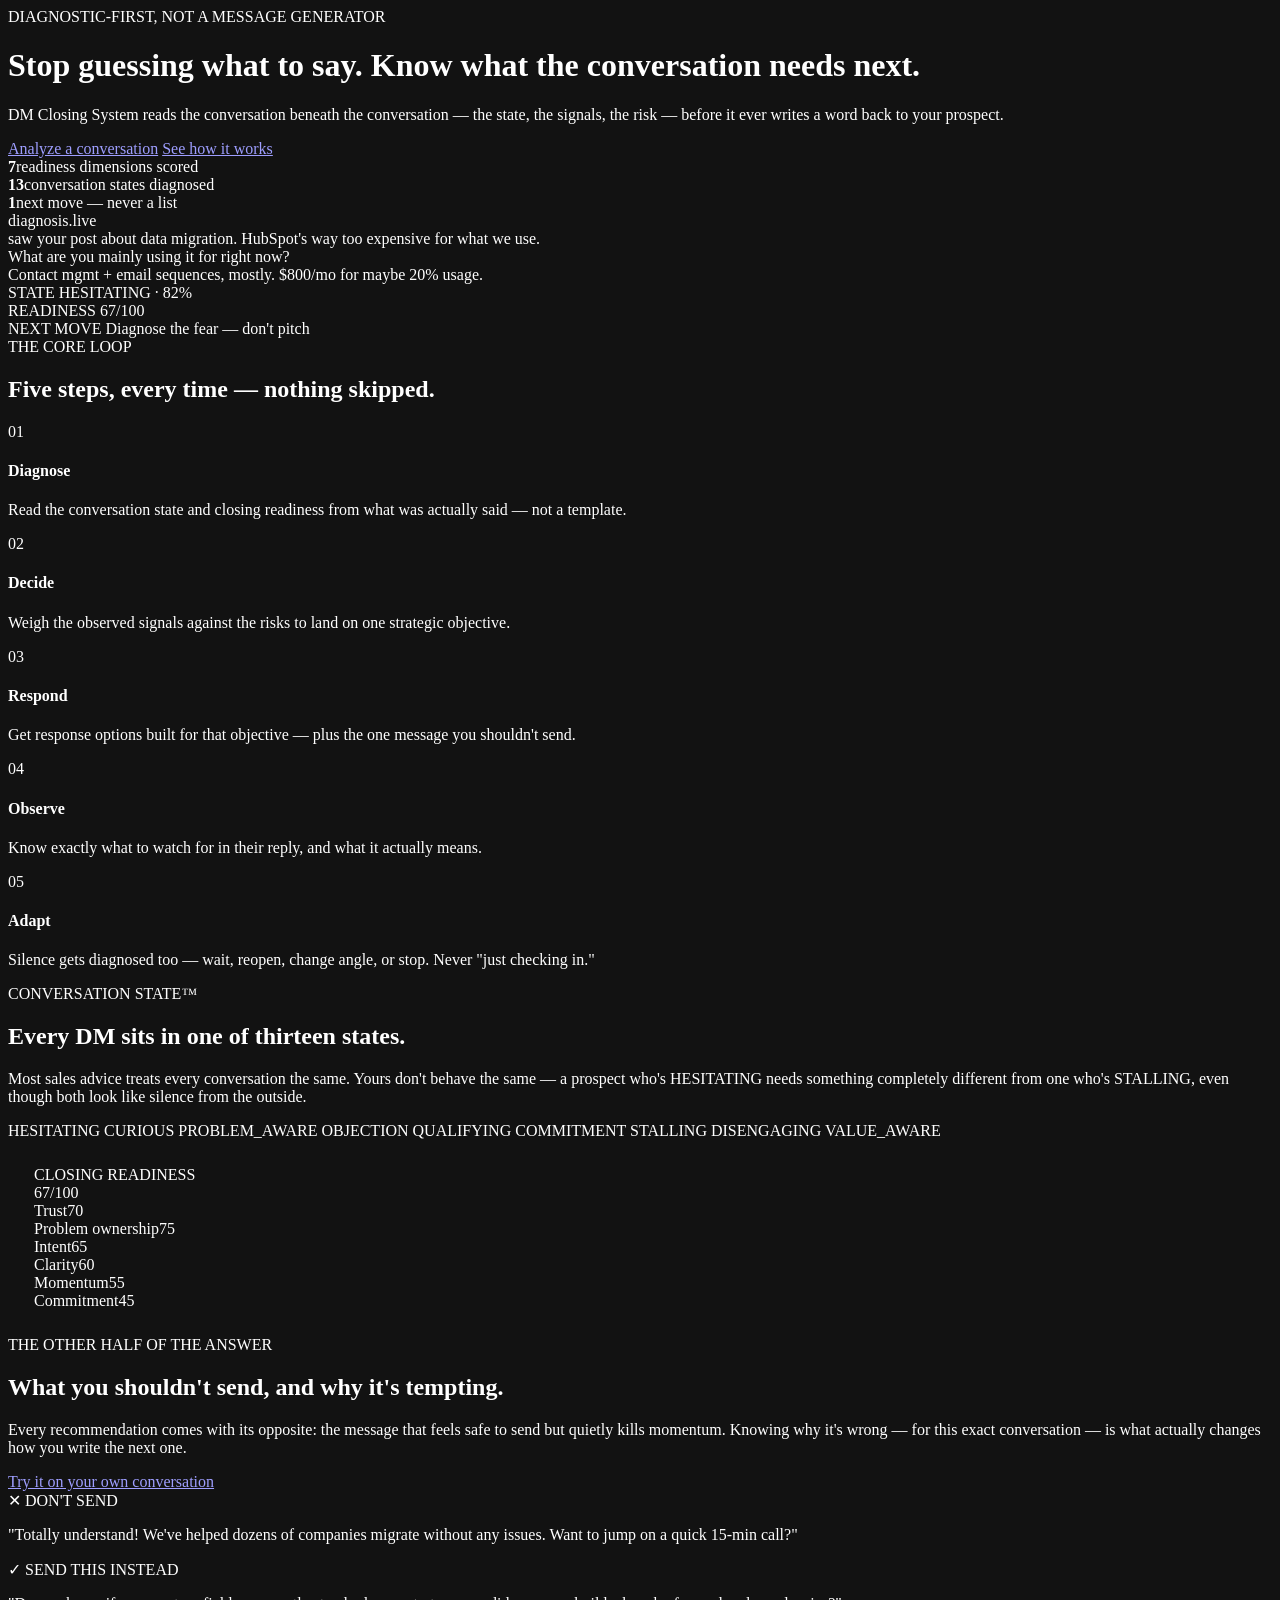
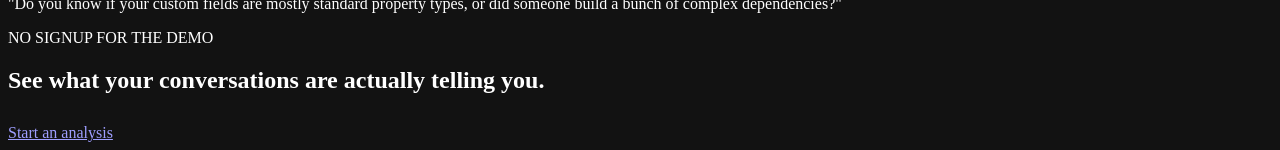
==== index.html @ 11f5574f "Add files via upload" ====
<!DOCTYPE html>
<html lang="en">
<head>
<meta charset="UTF-8">
<meta name="viewport" content="width=device-width, initial-scale=1.0">
<title>DM Closing System™ — Know what the conversation needs next</title>
<meta name="description" content="A diagnostic-first conversation intelligence system for sales DMs. Paste a conversation, get the situation, the one best next move, and exactly what not to send.">
<link rel="stylesheet" href="css/style.css">
<link rel="stylesheet" href="css/pages.css">
<meta name="theme-color" content="#080a0d"><meta name="color-scheme" content="dark"><link rel="icon" href="assets/mark.svg" type="image/svg+xml">
</head>
<body data-nav="Product">

<nav class="nav" id="site-nav"></nav>

<!-- ============================== HERO ============================== -->
<header class="hero">
  <div class="wrap hero__grid">
    <div>
      <div class="hero__kicker"><span class="dash"></span> DIAGNOSTIC-FIRST, NOT A MESSAGE GENERATOR</div>
      <h1>Stop guessing what to say.
        <span class="line2">Know what the conversation needs next.</span>
      </h1>
      <p class="lede mt-24">DM Closing System reads the conversation beneath the conversation — the state, the signals, the risk — before it ever writes a word back to your prospect.</p>
      <div class="hero__actions">
        <a href="analyze.html" class="btn btn--primary btn--lg">Analyze a conversation</a>
        <a href="#how" class="btn btn--ghost btn--lg">See how it works</a>
      </div>
      <div class="hero__meta">
        <div><strong>7</strong>readiness dimensions scored</div>
        <div><strong>13</strong>conversation states diagnosed</div>
        <div><strong>1</strong>next move — never a list</div>
      </div>
    </div>

    <!-- Live diagnostic mock — the hero's characteristic object -->
    <div class="diag">
      <div class="diag__bar">
        <span class="diag__dot" style="background:#e8586a"></span>
        <span class="diag__dot" style="background:#e8a545"></span>
        <span class="diag__dot" style="background:#22c98a"></span>
        <span>diagnosis.live</span>
      </div>
      <div class="diag__body">
        <div class="thread">
          <div class="bub bub--them">saw your post about data migration. HubSpot's way too expensive for what we use.</div>
          <div class="bub bub--me">What are you mainly using it for right now?</div>
          <div class="bub bub--them">Contact mgmt + email sequences, mostly. $800/mo for maybe 20% usage.</div>
        </div>
        <div class="readout">
          <div class="readout__row">
            <span class="readout__label">STATE</span>
            <span class="badge badge--accent badge--dot mono">HESITATING · 82%</span>
          </div>
          <div class="readout__row">
            <span class="readout__label mono" style="white-space:nowrap">READINESS</span>
            <span class="meter"><span style="width:67%"></span></span>
            <span class="readout__val">67/100</span>
          </div>
          <div class="readout__row">
            <span class="readout__label mono" style="white-space:nowrap">NEXT MOVE</span>
            <span class="readout__val" style="text-align:right">Diagnose the fear — don't pitch</span>
          </div>
        </div>
      </div>
    </div>
  </div>
</header>

<!-- ============================== HOW IT WORKS ============================== -->
<section class="section--tight" id="how">
  <div class="wrap">
    <span class="eyebrow">THE CORE LOOP</span>
    <h2 class="mt-12">Five steps, every time — nothing skipped.</h2>
    <div class="loop">
      <div class="loop__step">
        <span class="loop__idx">01</span>
        <h4>Diagnose</h4>
        <p>Read the conversation state and closing readiness from what was actually said — not a template.</p>
      </div>
      <div class="loop__step">
        <span class="loop__idx">02</span>
        <h4>Decide</h4>
        <p>Weigh the observed signals against the risks to land on one strategic objective.</p>
      </div>
      <div class="loop__step">
        <span class="loop__idx">03</span>
        <h4>Respond</h4>
        <p>Get response options built for that objective — plus the one message you shouldn't send.</p>
      </div>
      <div class="loop__step">
        <span class="loop__idx">04</span>
        <h4>Observe</h4>
        <p>Know exactly what to watch for in their reply, and what it actually means.</p>
      </div>
      <div class="loop__step">
        <span class="loop__idx">05</span>
        <h4>Adapt</h4>
        <p>Silence gets diagnosed too — wait, reopen, change angle, or stop. Never "just checking in."</p>
      </div>
    </div>
  </div>
</section>

<!-- ============================== CONVERSATION STATE EXPLAINER ============================== -->
<section class="section">
  <div class="wrap grid-2" style="align-items:center;">
    <div>
      <span class="eyebrow">CONVERSATION STATE™</span>
      <h2 class="mt-12">Every DM sits in one of thirteen states.</h2>
      <p class="mt-16">Most sales advice treats every conversation the same. Yours don't behave the same — a prospect who's <em style="color:var(--fg); font-style:normal;">HESITATING</em> needs something completely different from one who's <em style="color:var(--fg); font-style:normal;">STALLING</em>, even though both look like silence from the outside.</p>
      <div class="states">
        <span class="state-chip is-live">HESITATING</span>
        <span class="state-chip">CURIOUS</span>
        <span class="state-chip">PROBLEM_AWARE</span>
        <span class="state-chip">OBJECTION</span>
        <span class="state-chip">QUALIFYING</span>
        <span class="state-chip">COMMITMENT</span>
        <span class="state-chip">STALLING</span>
        <span class="state-chip">DISENGAGING</span>
        <span class="state-chip">VALUE_AWARE</span>
      </div>
    </div>
    <div class="card readiness-card" style="padding:26px;">
      <div class="readiness-head">
        <span class="eyebrow" style="color:var(--fg-faint)">CLOSING READINESS</span>
        <div class="readiness-score">67<span>/100</span></div>
      </div>
      <div class="dims">
        <div class="dim-row"><span class="dname">Trust</span><span class="meter"><span style="width:70%"></span></span><span class="dval">70</span></div>
        <div class="dim-row"><span class="dname">Problem ownership</span><span class="meter"><span style="width:75%"></span></span><span class="dval">75</span></div>
        <div class="dim-row"><span class="dname">Intent</span><span class="meter"><span style="width:65%"></span></span><span class="dval">65</span></div>
        <div class="dim-row"><span class="dname">Clarity</span><span class="meter"><span style="width:60%"></span></span><span class="dval">60</span></div>
        <div class="dim-row"><span class="dname">Momentum</span><span class="meter"><span style="width:55%"></span></span><span class="dval">55</span></div>
        <div class="dim-row"><span class="dname">Commitment</span><span class="meter"><span style="width:45%"></span></span><span class="dval">45</span></div>
      </div>
    </div>
  </div>
</section>

<!-- ============================== DON'T SEND ============================== -->
<section class="section--tight">
  <div class="wrap grid-2" style="align-items:center;">
    <div>
      <span class="eyebrow">THE OTHER HALF OF THE ANSWER</span>
      <h2 class="mt-12">What you shouldn't send, and why it's tempting.</h2>
      <p class="mt-16">Every recommendation comes with its opposite: the message that feels safe to send but quietly kills momentum. Knowing why it's wrong — for this exact conversation — is what actually changes how you write the next one.</p>
      <a href="analyze.html" class="btn btn--ghost mt-24">Try it on your own conversation</a>
    </div>
    <div class="card dontsend-demo">
      <div class="dontsend-demo__bad">
        <span class="tag">✕ DON'T SEND</span>
        <p class="msg">"Totally understand! We've helped dozens of companies migrate without any issues. Want to jump on a quick 15-min call?"</p>
      </div>
      <div class="dontsend-demo__good">
        <span class="tag">✓ SEND THIS INSTEAD</span>
        <p class="msg">"Do you know if your custom fields are mostly standard property types, or did someone build a bunch of complex dependencies?"</p>
      </div>
    </div>
  </div>
</section>

<!-- ============================== FINAL CTA ============================== -->
<section class="cta-final">
  <div class="wrap">
    <span class="eyebrow">NO SIGNUP FOR THE DEMO</span>
    <h2 class="mt-12">See what your conversations are actually telling you.</h2>
    <div class="hero__actions center" style="justify-content:center; margin-top:30px;">
      <a href="analyze.html" class="btn btn--primary btn--lg">Start an analysis</a>
    </div>
  </div>
</section>

<footer class="footer" id="site-footer"></footer>

<script src="js/partials.js"></script>
</body>
</html>
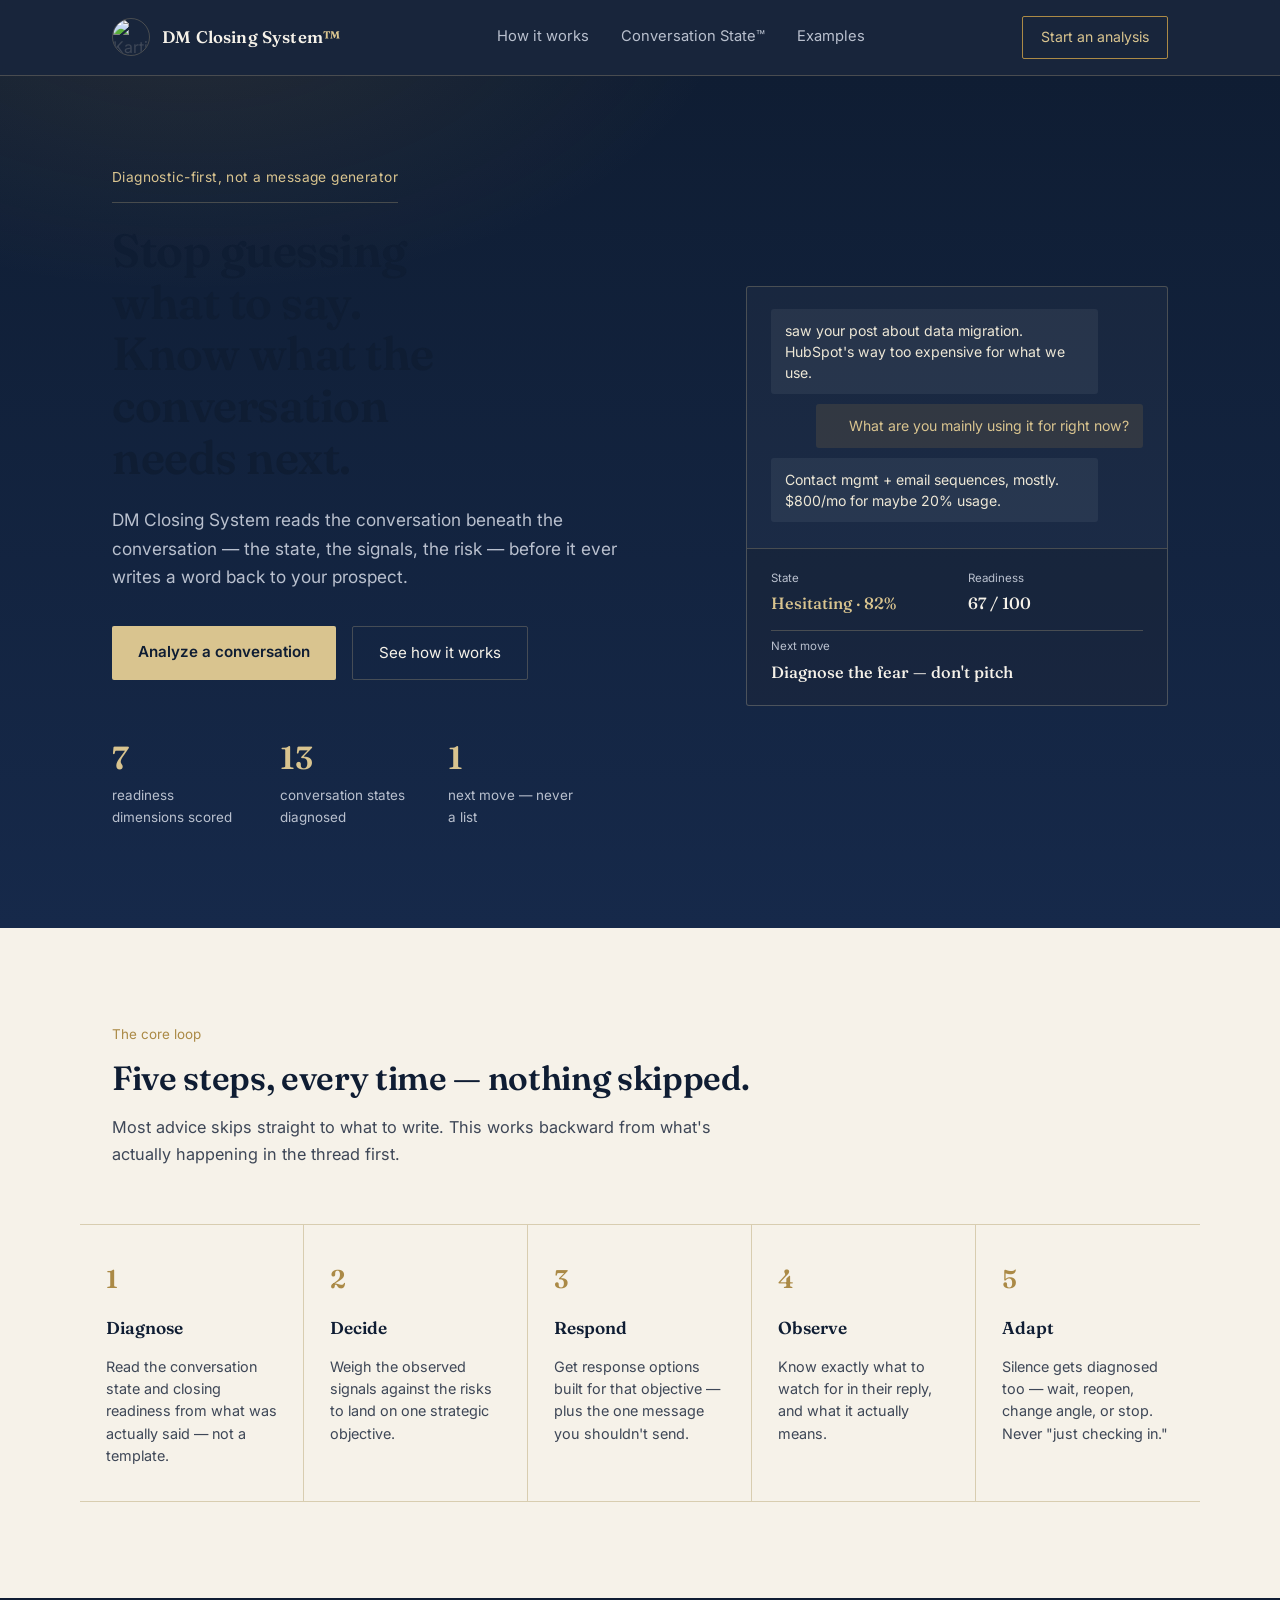
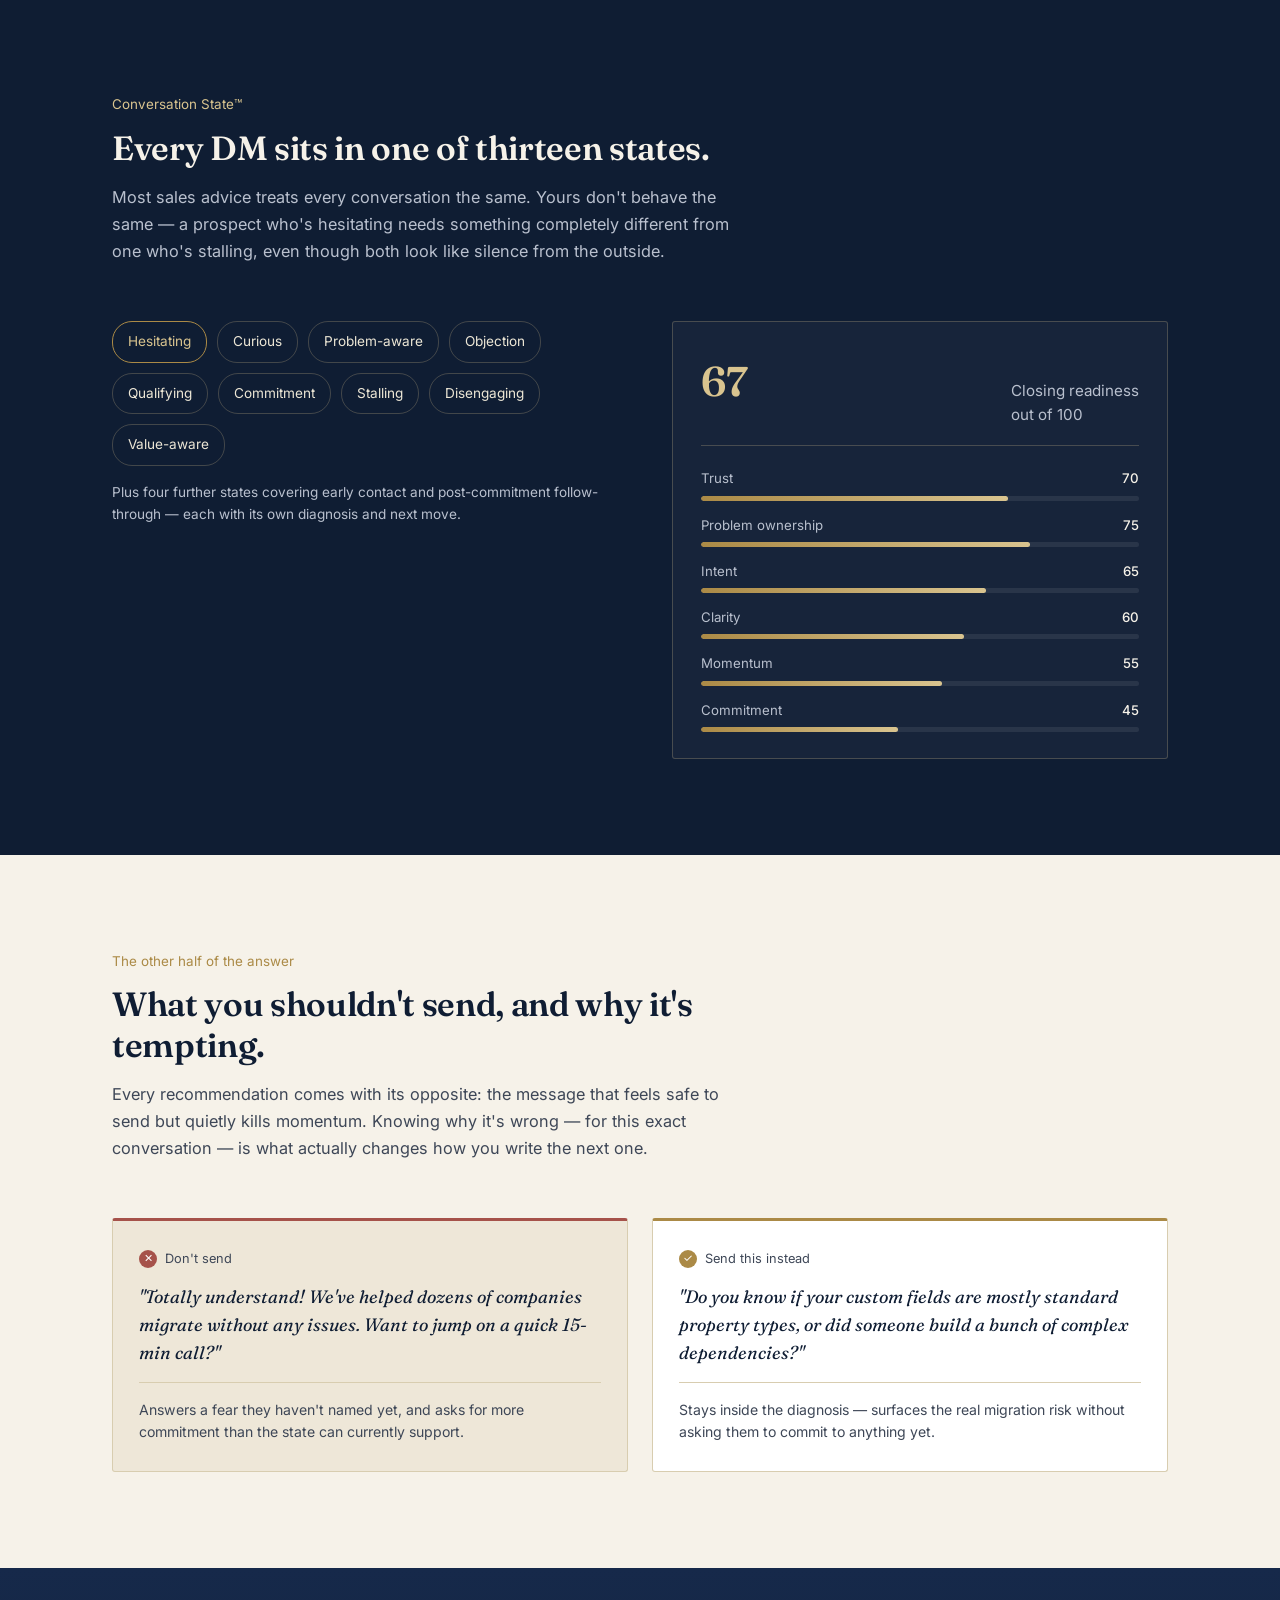
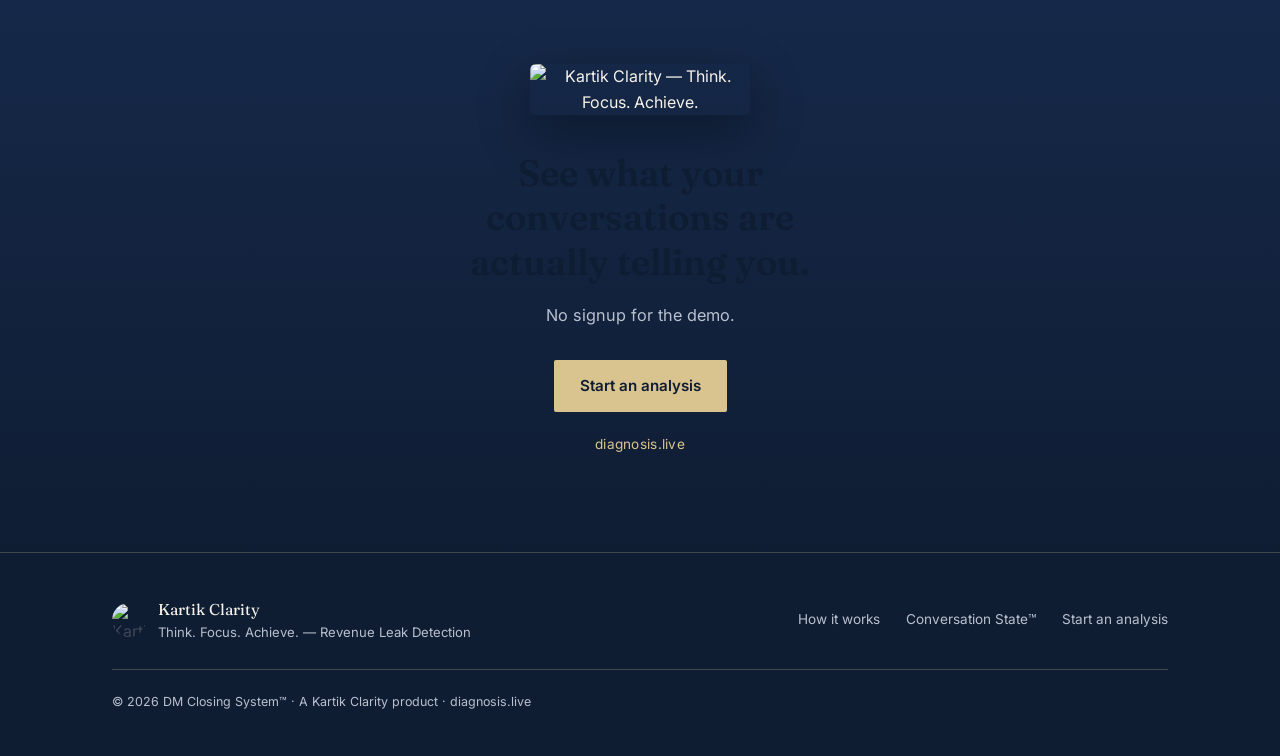
==== commit 71b303d2: "Add files via upload" ====
--- a/index.html
+++ b/index.html
@@ -4,175 +4,435 @@
 <meta charset="UTF-8">
 <meta name="viewport" content="width=device-width, initial-scale=1.0">
 <title>DM Closing System™ — Know what the conversation needs next</title>
-<meta name="description" content="A diagnostic-first conversation intelligence system for sales DMs. Paste a conversation, get the situation, the one best next move, and exactly what not to send.">
-<link rel="stylesheet" href="css/style.css">
-<link rel="stylesheet" href="css/pages.css">
-<meta name="theme-color" content="#080a0d"><meta name="color-scheme" content="dark"><link rel="icon" href="assets/mark.svg" type="image/svg+xml">
+<link rel="preconnect" href="https://fonts.googleapis.com">
+<link rel="preconnect" href="https://fonts.gstatic.com" crossorigin>
+<link href="https://fonts.googleapis.com/css2?family=Fraunces:opsz,wght@9..144,400;9..144,500;9..144,600;9..144,700&family=Inter:wght@400;500;600&display=swap" rel="stylesheet">
+<link rel="icon" href="assets/logo-circle.jpg">
+<style>
+  :root{
+    --ink:#0F1D33;
+    --ink-2:#16294A;
+    --blue:#1E3A66;
+    --brass:#AB8A46;
+    --brass-light:#D9C48F;
+    --parchment:#F6F2E9;
+    --parchment-2:#EEE7D8;
+    --line:#D8CDB0;
+    --line-dark:rgba(217,196,143,0.25);
+    --slate:#3E4757;
+    --cream-text:#EDE7D6;
+    --cream-text-dim:#B9C0CE;
+  }
+  *{box-sizing:border-box;}
+  html{scroll-behavior:smooth;}
+  body{
+    margin:0;
+    background:var(--parchment);
+    color:var(--slate);
+    font-family:'Inter',sans-serif;
+    font-size:16px;
+    line-height:1.6;
+  }
+  h1,h2,h3,.serif{
+    font-family:'Fraunces',serif;
+    font-weight:600;
+    color:var(--ink);
+    margin:0;
+  }
+  .dark h1,.dark h2,.dark h3{color:var(--parchment);}
+  p{margin:0;}
+  a{color:inherit;text-decoration:none;}
+  img{display:block;max-width:100%;}
+  .wrap{max-width:1120px;margin:0 auto;padding:0 32px;}
+  section{padding:96px 0;}
+  @media(max-width:640px){section{padding:64px 0;} .wrap{padding:0 22px;}}
+
+  /* ---------- nav ---------- */
+  header.site-nav{
+    position:sticky; top:0; z-index:50;
+    background:rgba(15,29,51,0.96);
+    backdrop-filter:blur(6px);
+    border-bottom:1px solid var(--line-dark);
+  }
+  .nav-inner{
+    max-width:1120px;margin:0 auto;padding:16px 32px;
+    display:flex;align-items:center;justify-content:space-between;
+  }
+  .brand{display:flex;align-items:center;gap:12px;}
+  .brand img{width:38px;height:38px;border-radius:50%;object-fit:cover;border:1px solid var(--line-dark);}
+  .brand span{font-family:'Fraunces',serif;font-weight:600;font-size:1.05rem;color:var(--parchment);letter-spacing:0.01em;}
+  .brand span em{font-style:normal;color:var(--brass-light);}
+  nav.links{display:flex;gap:32px;}
+  nav.links a{color:var(--cream-text-dim);font-size:0.92rem;transition:color .2s;}
+  nav.links a:hover{color:var(--brass-light);}
+  .nav-cta{
+    border:1px solid var(--brass);color:var(--brass-light);
+    padding:9px 18px;border-radius:2px;font-size:0.88rem;white-space:nowrap;
+    transition:background .2s, color .2s;
+  }
+  .nav-cta:hover{background:var(--brass);color:var(--ink);}
+  @media(max-width:800px){nav.links{display:none;}}
+
+  /* ---------- hero ---------- */
+  .hero{
+    background:
+      radial-gradient(ellipse 900px 500px at 15% -10%, rgba(171,138,70,0.14), transparent 60%),
+      linear-gradient(180deg,var(--ink) 0%, var(--ink-2) 100%);
+    color:var(--parchment);
+    padding:88px 0 100px;
+  }
+  .hero-grid{display:grid;grid-template-columns:1.15fr 0.85fr;gap:64px;align-items:center;}
+  @media(max-width:900px){.hero-grid{grid-template-columns:1fr;gap:48px;}}
+  .kicker{
+    color:var(--brass-light);font-size:0.86rem;letter-spacing:0.03em;
+    padding-bottom:14px;margin-bottom:22px;border-bottom:1px solid var(--line-dark);
+    display:inline-block;
+  }
+  .hero h1{font-size:2.9rem;line-height:1.12;letter-spacing:-0.01em;max-width:11.5ch;}
+  @media(max-width:640px){.hero h1{font-size:2.1rem;}}
+  .hero p.lede{
+    margin-top:22px;color:var(--cream-text-dim);font-size:1.08rem;max-width:46ch;line-height:1.65;
+  }
+  .cta-row{display:flex;gap:16px;margin-top:34px;flex-wrap:wrap;}
+  .btn-primary{
+    background:var(--brass-light);color:var(--ink);padding:14px 26px;
+    font-size:0.95rem;font-weight:600;border-radius:2px;
+    transition:background .2s;
+  }
+  .btn-primary:hover{background:#fff;}
+  .btn-ghost{
+    border:1px solid var(--line-dark);color:var(--parchment);padding:14px 26px;
+    font-size:0.95rem;border-radius:2px;transition:border-color .2s, background .2s;
+  }
+  .btn-ghost:hover{border-color:var(--brass-light);background:rgba(255,255,255,0.03);}
+  .stat-row{display:flex;gap:40px;margin-top:52px;flex-wrap:wrap;}
+  .stat-row .num{font-family:'Fraunces',serif;font-size:2rem;color:var(--brass-light);font-weight:600;}
+  .stat-row .lbl{font-size:0.84rem;color:var(--cream-text-dim);margin-top:2px;max-width:16ch;}
+
+  /* hero demo panel */
+  .demo-card{
+    background:rgba(255,255,255,0.035);
+    border:1px solid var(--line-dark);
+    border-radius:3px;
+    overflow:hidden;
+  }
+  .demo-card .thread{padding:22px 24px 16px;}
+  .bubble{
+    font-size:0.88rem;padding:11px 14px;border-radius:3px;margin-bottom:10px;max-width:88%;line-height:1.5;
+  }
+  .bubble.them{background:rgba(255,255,255,0.06);color:var(--cream-text);}
+  .bubble.you{background:rgba(171,138,70,0.16);color:var(--brass-light);margin-left:auto;text-align:right;}
+  .demo-card .diagnosis{
+    border-top:1px solid var(--line-dark);
+    background:rgba(0,0,0,0.15);
+    padding:20px 24px;
+    display:grid;grid-template-columns:1fr 1fr;gap:14px 22px;
+  }
+  .diag-item .k{font-size:0.72rem;color:var(--cream-text-dim);margin-bottom:3px;}
+  .diag-item .v{font-family:'Fraunces',serif;color:var(--parchment);font-size:1.02rem;font-weight:500;}
+  .diag-item.full{grid-column:1/-1;padding-top:6px;border-top:1px solid var(--line-dark);}
+  .diag-item .v.state{color:var(--brass-light);}
+
+  /* ---------- section headers ---------- */
+  .section-head{max-width:640px;margin-bottom:56px;}
+  .section-head .eyebrow{
+    font-size:0.84rem;color:var(--brass);margin-bottom:12px;display:block;
+  }
+  .dark .section-head .eyebrow{color:var(--brass-light);}
+  .section-head h2{font-size:2.1rem;line-height:1.2;letter-spacing:-0.01em;}
+  .section-head p{margin-top:16px;color:var(--slate);font-size:1.02rem;line-height:1.65;}
+  .dark .section-head p{color:var(--cream-text-dim);}
+
+  /* ---------- core loop ---------- */
+  .loop{
+    display:grid;grid-template-columns:repeat(5,1fr);gap:0;
+    border-top:1px solid var(--line);border-bottom:1px solid var(--line);
+  }
+  @media(max-width:900px){.loop{grid-template-columns:1fr;}}
+  .loop-step{
+    padding:34px 26px;border-right:1px solid var(--line);
+    display:flex;flex-direction:column;gap:14px;
+  }
+  .loop-step:last-child{border-right:none;}
+  @media(max-width:900px){.loop-step{border-right:none;border-bottom:1px solid var(--line);}
+    .loop-step:last-child{border-bottom:none;}}
+  .loop-step .n{font-family:'Fraunces',serif;font-size:1.6rem;color:var(--brass);font-weight:600;}
+  .loop-step h3{font-size:1.08rem;}
+  .loop-step p{font-size:0.9rem;color:var(--slate);line-height:1.55;}
+
+  /* ---------- states (dark) ---------- */
+  .states-section{
+    background:var(--ink);color:var(--parchment);
+  }
+  .states-layout{display:grid;grid-template-columns:1fr 1fr;gap:64px;align-items:start;}
+  @media(max-width:900px){.states-layout{grid-template-columns:1fr;gap:48px;}}
+  .state-pill-grid{display:flex;flex-wrap:wrap;gap:10px;}
+  .state-pill{
+    border:1px solid var(--line-dark);padding:9px 15px;border-radius:20px;
+    font-size:0.85rem;color:var(--cream-text);
+  }
+  .state-pill.hot{border-color:var(--brass);color:var(--brass-light);}
+  .more-note{margin-top:16px;font-size:0.85rem;color:var(--cream-text-dim);}
+
+  .readiness-panel{background:rgba(255,255,255,0.035);border:1px solid var(--line-dark);border-radius:3px;padding:26px 28px;}
+  .readiness-top{display:flex;justify-content:space-between;align-items:baseline;margin-bottom:22px;padding-bottom:18px;border-bottom:1px solid var(--line-dark);}
+  .readiness-top .big{font-family:'Fraunces',serif;font-size:2.6rem;color:var(--brass-light);font-weight:600;}
+  .readiness-top .of{font-size:0.95rem;color:var(--cream-text-dim);}
+  .bar-row{margin-bottom:14px;}
+  .bar-row:last-child{margin-bottom:0;}
+  .bar-label{display:flex;justify-content:space-between;font-size:0.83rem;color:var(--cream-text-dim);margin-bottom:6px;}
+  .bar-label b{color:var(--parchment);font-weight:500;}
+  .bar-track{height:5px;background:rgba(255,255,255,0.08);border-radius:3px;overflow:hidden;}
+  .bar-fill{height:100%;background:linear-gradient(90deg,var(--brass),var(--brass-light));border-radius:3px;}
+
+  /* ---------- comparison ---------- */
+  .compare{display:grid;grid-template-columns:1fr 1fr;gap:24px;}
+  @media(max-width:760px){.compare{grid-template-columns:1fr;}}
+  .compare-card{border:1px solid var(--line);border-radius:3px;padding:28px 26px;background:var(--parchment-2);}
+  .compare-card.no{border-top:3px solid #A6524A;}
+  .compare-card.yes{border-top:3px solid var(--brass);background:#fff;}
+  .compare-tag{font-size:0.8rem;margin-bottom:14px;display:flex;align-items:center;gap:8px;}
+  .compare-tag .mark{width:18px;height:18px;border-radius:50%;display:inline-flex;align-items:center;justify-content:center;font-size:0.7rem;color:#fff;}
+  .compare-card.no .mark{background:#A6524A;}
+  .compare-card.yes .mark{background:var(--brass);}
+  .compare-quote{font-family:'Fraunces',serif;font-size:1.12rem;font-style:italic;color:var(--ink);line-height:1.55;}
+  .compare-why{margin-top:16px;font-size:0.88rem;color:var(--slate);line-height:1.55;padding-top:16px;border-top:1px solid var(--line);}
+
+  /* ---------- final cta ---------- */
+  .final-cta{
+    background:linear-gradient(180deg,var(--ink-2), var(--ink));
+    color:var(--parchment);text-align:center;
+  }
+  .final-cta .logo-band img{width:220px;margin:0 auto 36px;border-radius:6px;box-shadow:0 18px 50px rgba(0,0,0,0.35);}
+  .final-cta h2{font-size:2.3rem;max-width:16ch;margin:0 auto;line-height:1.2;}
+  .final-cta p{margin-top:18px;color:var(--cream-text-dim);font-size:1.02rem;}
+  .final-cta .cta-row{justify-content:center;margin-top:32px;}
+  .final-cta .domain{margin-top:22px;font-size:0.85rem;color:var(--brass-light);letter-spacing:0.02em;}
+
+  /* ---------- footer ---------- */
+  footer{background:var(--ink);border-top:1px solid var(--line-dark);padding:44px 0;}
+  .footer-inner{display:flex;justify-content:space-between;align-items:center;flex-wrap:wrap;gap:20px;}
+  .footer-brand{display:flex;align-items:center;gap:12px;}
+  .footer-brand img{width:34px;height:34px;border-radius:50%;object-fit:cover;}
+  .footer-brand .tag{font-size:0.82rem;color:var(--cream-text-dim);}
+  .footer-links{display:flex;gap:26px;font-size:0.85rem;color:var(--cream-text-dim);}
+  .footer-links a:hover{color:var(--brass-light);}
+  .footer-copy{margin-top:26px;padding-top:22px;border-top:1px solid var(--line-dark);font-size:0.78rem;color:var(--cream-text-dim);}
+</style>
 </head>
-<body data-nav="Product">
-
-<nav class="nav" id="site-nav"></nav>
-
-<!-- ============================== HERO ============================== -->
-<header class="hero">
-  <div class="wrap hero__grid">
-    <div>
-      <div class="hero__kicker"><span class="dash"></span> DIAGNOSTIC-FIRST, NOT A MESSAGE GENERATOR</div>
-      <h1>Stop guessing what to say.
-        <span class="line2">Know what the conversation needs next.</span>
-      </h1>
-      <p class="lede mt-24">DM Closing System reads the conversation beneath the conversation — the state, the signals, the risk — before it ever writes a word back to your prospect.</p>
-      <div class="hero__actions">
-        <a href="analyze.html" class="btn btn--primary btn--lg">Analyze a conversation</a>
-        <a href="#how" class="btn btn--ghost btn--lg">See how it works</a>
-      </div>
-      <div class="hero__meta">
-        <div><strong>7</strong>readiness dimensions scored</div>
-        <div><strong>13</strong>conversation states diagnosed</div>
-        <div><strong>1</strong>next move — never a list</div>
-      </div>
-    </div>
-
-    <!-- Live diagnostic mock — the hero's characteristic object -->
-    <div class="diag">
-      <div class="diag__bar">
-        <span class="diag__dot" style="background:#e8586a"></span>
-        <span class="diag__dot" style="background:#e8a545"></span>
-        <span class="diag__dot" style="background:#22c98a"></span>
-        <span>diagnosis.live</span>
-      </div>
-      <div class="diag__body">
-        <div class="thread">
-          <div class="bub bub--them">saw your post about data migration. HubSpot's way too expensive for what we use.</div>
-          <div class="bub bub--me">What are you mainly using it for right now?</div>
-          <div class="bub bub--them">Contact mgmt + email sequences, mostly. $800/mo for maybe 20% usage.</div>
-        </div>
-        <div class="readout">
-          <div class="readout__row">
-            <span class="readout__label">STATE</span>
-            <span class="badge badge--accent badge--dot mono">HESITATING · 82%</span>
-          </div>
-          <div class="readout__row">
-            <span class="readout__label mono" style="white-space:nowrap">READINESS</span>
-            <span class="meter"><span style="width:67%"></span></span>
-            <span class="readout__val">67/100</span>
-          </div>
-          <div class="readout__row">
-            <span class="readout__label mono" style="white-space:nowrap">NEXT MOVE</span>
-            <span class="readout__val" style="text-align:right">Diagnose the fear — don't pitch</span>
-          </div>
-        </div>
-      </div>
-    </div>
+<body>
+
+<header class="site-nav">
+  <div class="nav-inner">
+    <a class="brand" href="#top">
+      <img src="assets/logo-circle.jpg" alt="Kartik Clarity">
+      <span>DM Closing System<em>™</em></span>
+    </a>
+    <nav class="links">
+      <a href="#loop">How it works</a>
+      <a href="#states">Conversation State™</a>
+      <a href="#compare">Examples</a>
+    </nav>
+    <a class="nav-cta" href="#start">Start an analysis</a>
   </div>
 </header>
 
-<!-- ============================== HOW IT WORKS ============================== -->
-<section class="section--tight" id="how">
+<main id="top">
+
+  <!-- HERO -->
+  <section class="hero">
+    <div class="wrap hero-grid">
+      <div>
+        <span class="kicker">Diagnostic-first, not a message generator</span>
+        <h1>Stop guessing what to say. Know what the conversation needs next.</h1>
+        <p class="lede">DM Closing System reads the conversation beneath the conversation — the state, the signals, the risk — before it ever writes a word back to your prospect.</p>
+        <div class="cta-row">
+          <a class="btn-primary" href="#start">Analyze a conversation</a>
+          <a class="btn-ghost" href="#loop">See how it works</a>
+        </div>
+        <div class="stat-row">
+          <div><div class="num">7</div><div class="lbl">readiness dimensions scored</div></div>
+          <div><div class="num">13</div><div class="lbl">conversation states diagnosed</div></div>
+          <div><div class="num">1</div><div class="lbl">next move — never a list</div></div>
+        </div>
+      </div>
+
+      <div class="demo-card">
+        <div class="thread">
+          <div class="bubble them">saw your post about data migration. HubSpot's way too expensive for what we use.</div>
+          <div class="bubble you">What are you mainly using it for right now?</div>
+          <div class="bubble them">Contact mgmt + email sequences, mostly. $800/mo for maybe 20% usage.</div>
+        </div>
+        <div class="diagnosis">
+          <div class="diag-item"><div class="k">State</div><div class="v state">Hesitating · 82%</div></div>
+          <div class="diag-item"><div class="k">Readiness</div><div class="v">67 / 100</div></div>
+          <div class="diag-item full"><div class="k">Next move</div><div class="v">Diagnose the fear — don't pitch</div></div>
+        </div>
+      </div>
+    </div>
+  </section>
+
+  <!-- CORE LOOP -->
+  <section id="loop">
+    <div class="wrap">
+      <div class="section-head">
+        <span class="eyebrow">The core loop</span>
+        <h2>Five steps, every time — nothing skipped.</h2>
+        <p>Most advice skips straight to what to write. This works backward from what's actually happening in the thread first.</p>
+      </div>
+    </div>
+    <div class="wrap" style="padding:0;">
+      <div class="loop">
+        <div class="loop-step">
+          <span class="n">1</span>
+          <h3>Diagnose</h3>
+          <p>Read the conversation state and closing readiness from what was actually said — not a template.</p>
+        </div>
+        <div class="loop-step">
+          <span class="n">2</span>
+          <h3>Decide</h3>
+          <p>Weigh the observed signals against the risks to land on one strategic objective.</p>
+        </div>
+        <div class="loop-step">
+          <span class="n">3</span>
+          <h3>Respond</h3>
+          <p>Get response options built for that objective — plus the one message you shouldn't send.</p>
+        </div>
+        <div class="loop-step">
+          <span class="n">4</span>
+          <h3>Observe</h3>
+          <p>Know exactly what to watch for in their reply, and what it actually means.</p>
+        </div>
+        <div class="loop-step">
+          <span class="n">5</span>
+          <h3>Adapt</h3>
+          <p>Silence gets diagnosed too — wait, reopen, change angle, or stop. Never "just checking in."</p>
+        </div>
+      </div>
+    </div>
+  </section>
+
+  <!-- CONVERSATION STATE -->
+  <section id="states" class="states-section dark">
+    <div class="wrap">
+      <div class="section-head">
+        <span class="eyebrow">Conversation State™</span>
+        <h2>Every DM sits in one of thirteen states.</h2>
+        <p>Most sales advice treats every conversation the same. Yours don't behave the same — a prospect who's hesitating needs something completely different from one who's stalling, even though both look like silence from the outside.</p>
+      </div>
+
+      <div class="states-layout">
+        <div>
+          <div class="state-pill-grid">
+            <span class="state-pill hot">Hesitating</span>
+            <span class="state-pill">Curious</span>
+            <span class="state-pill">Problem-aware</span>
+            <span class="state-pill">Objection</span>
+            <span class="state-pill">Qualifying</span>
+            <span class="state-pill">Commitment</span>
+            <span class="state-pill">Stalling</span>
+            <span class="state-pill">Disengaging</span>
+            <span class="state-pill">Value-aware</span>
+          </div>
+          <p class="more-note">Plus four further states covering early contact and post-commitment follow-through — each with its own diagnosis and next move.</p>
+        </div>
+
+        <div class="readiness-panel">
+          <div class="readiness-top">
+            <div>
+              <div class="big">67</div>
+            </div>
+            <div class="of">Closing readiness<br>out of 100</div>
+          </div>
+          <div class="bar-row">
+            <div class="bar-label"><span>Trust</span><b>70</b></div>
+            <div class="bar-track"><div class="bar-fill" style="width:70%"></div></div>
+          </div>
+          <div class="bar-row">
+            <div class="bar-label"><span>Problem ownership</span><b>75</b></div>
+            <div class="bar-track"><div class="bar-fill" style="width:75%"></div></div>
+          </div>
+          <div class="bar-row">
+            <div class="bar-label"><span>Intent</span><b>65</b></div>
+            <div class="bar-track"><div class="bar-fill" style="width:65%"></div></div>
+          </div>
+          <div class="bar-row">
+            <div class="bar-label"><span>Clarity</span><b>60</b></div>
+            <div class="bar-track"><div class="bar-fill" style="width:60%"></div></div>
+          </div>
+          <div class="bar-row">
+            <div class="bar-label"><span>Momentum</span><b>55</b></div>
+            <div class="bar-track"><div class="bar-fill" style="width:55%"></div></div>
+          </div>
+          <div class="bar-row">
+            <div class="bar-label"><span>Commitment</span><b>45</b></div>
+            <div class="bar-track"><div class="bar-fill" style="width:45%"></div></div>
+          </div>
+        </div>
+      </div>
+    </div>
+  </section>
+
+  <!-- COMPARE -->
+  <section id="compare">
+    <div class="wrap">
+      <div class="section-head">
+        <span class="eyebrow">The other half of the answer</span>
+        <h2>What you shouldn't send, and why it's tempting.</h2>
+        <p>Every recommendation comes with its opposite: the message that feels safe to send but quietly kills momentum. Knowing why it's wrong — for this exact conversation — is what actually changes how you write the next one.</p>
+      </div>
+
+      <div class="compare">
+        <div class="compare-card no">
+          <div class="compare-tag"><span class="mark">✕</span> Don't send</div>
+          <p class="compare-quote">"Totally understand! We've helped dozens of companies migrate without any issues. Want to jump on a quick 15-min call?"</p>
+          <p class="compare-why">Answers a fear they haven't named yet, and asks for more commitment than the state can currently support.</p>
+        </div>
+        <div class="compare-card yes">
+          <div class="compare-tag"><span class="mark">✓</span> Send this instead</div>
+          <p class="compare-quote">"Do you know if your custom fields are mostly standard property types, or did someone build a bunch of complex dependencies?"</p>
+          <p class="compare-why">Stays inside the diagnosis — surfaces the real migration risk without asking them to commit to anything yet.</p>
+        </div>
+      </div>
+    </div>
+  </section>
+
+  <!-- FINAL CTA -->
+  <section id="start" class="final-cta">
+    <div class="wrap">
+      <div class="logo-band">
+        <img src="assets/logo-rectangle.jpg" alt="Kartik Clarity — Think. Focus. Achieve.">
+      </div>
+      <h2>See what your conversations are actually telling you.</h2>
+      <p>No signup for the demo.</p>
+      <div class="cta-row">
+        <a class="btn-primary" href="#top">Start an analysis</a>
+      </div>
+      <div class="domain">diagnosis.live</div>
+    </div>
+  </section>
+
+</main>
+
+<footer>
   <div class="wrap">
-    <span class="eyebrow">THE CORE LOOP</span>
-    <h2 class="mt-12">Five steps, every time — nothing skipped.</h2>
-    <div class="loop">
-      <div class="loop__step">
-        <span class="loop__idx">01</span>
-        <h4>Diagnose</h4>
-        <p>Read the conversation state and closing readiness from what was actually said — not a template.</p>
-      </div>
-      <div class="loop__step">
-        <span class="loop__idx">02</span>
-        <h4>Decide</h4>
-        <p>Weigh the observed signals against the risks to land on one strategic objective.</p>
-      </div>
-      <div class="loop__step">
-        <span class="loop__idx">03</span>
-        <h4>Respond</h4>
-        <p>Get response options built for that objective — plus the one message you shouldn't send.</p>
-      </div>
-      <div class="loop__step">
-        <span class="loop__idx">04</span>
-        <h4>Observe</h4>
-        <p>Know exactly what to watch for in their reply, and what it actually means.</p>
-      </div>
-      <div class="loop__step">
-        <span class="loop__idx">05</span>
-        <h4>Adapt</h4>
-        <p>Silence gets diagnosed too — wait, reopen, change angle, or stop. Never "just checking in."</p>
-      </div>
-    </div>
+    <div class="footer-inner">
+      <div class="footer-brand">
+        <img src="assets/logo-circle.jpg" alt="Kartik Clarity">
+        <div>
+          <div style="color:var(--parchment);font-family:'Fraunces',serif;font-size:0.98rem;">Kartik Clarity</div>
+          <div class="tag">Think. Focus. Achieve. — Revenue Leak Detection</div>
+        </div>
+      </div>
+      <div class="footer-links">
+        <a href="#loop">How it works</a>
+        <a href="#states">Conversation State™</a>
+        <a href="#start">Start an analysis</a>
+      </div>
+    </div>
+    <div class="footer-copy">© 2026 DM Closing System™ · A Kartik Clarity product · diagnosis.live</div>
   </div>
-</section>
-
-<!-- ============================== CONVERSATION STATE EXPLAINER ============================== -->
-<section class="section">
-  <div class="wrap grid-2" style="align-items:center;">
-    <div>
-      <span class="eyebrow">CONVERSATION STATE™</span>
-      <h2 class="mt-12">Every DM sits in one of thirteen states.</h2>
-      <p class="mt-16">Most sales advice treats every conversation the same. Yours don't behave the same — a prospect who's <em style="color:var(--fg); font-style:normal;">HESITATING</em> needs something completely different from one who's <em style="color:var(--fg); font-style:normal;">STALLING</em>, even though both look like silence from the outside.</p>
-      <div class="states">
-        <span class="state-chip is-live">HESITATING</span>
-        <span class="state-chip">CURIOUS</span>
-        <span class="state-chip">PROBLEM_AWARE</span>
-        <span class="state-chip">OBJECTION</span>
-        <span class="state-chip">QUALIFYING</span>
-        <span class="state-chip">COMMITMENT</span>
-        <span class="state-chip">STALLING</span>
-        <span class="state-chip">DISENGAGING</span>
-        <span class="state-chip">VALUE_AWARE</span>
-      </div>
-    </div>
-    <div class="card readiness-card" style="padding:26px;">
-      <div class="readiness-head">
-        <span class="eyebrow" style="color:var(--fg-faint)">CLOSING READINESS</span>
-        <div class="readiness-score">67<span>/100</span></div>
-      </div>
-      <div class="dims">
-        <div class="dim-row"><span class="dname">Trust</span><span class="meter"><span style="width:70%"></span></span><span class="dval">70</span></div>
-        <div class="dim-row"><span class="dname">Problem ownership</span><span class="meter"><span style="width:75%"></span></span><span class="dval">75</span></div>
-        <div class="dim-row"><span class="dname">Intent</span><span class="meter"><span style="width:65%"></span></span><span class="dval">65</span></div>
-        <div class="dim-row"><span class="dname">Clarity</span><span class="meter"><span style="width:60%"></span></span><span class="dval">60</span></div>
-        <div class="dim-row"><span class="dname">Momentum</span><span class="meter"><span style="width:55%"></span></span><span class="dval">55</span></div>
-        <div class="dim-row"><span class="dname">Commitment</span><span class="meter"><span style="width:45%"></span></span><span class="dval">45</span></div>
-      </div>
-    </div>
-  </div>
-</section>
-
-<!-- ============================== DON'T SEND ============================== -->
-<section class="section--tight">
-  <div class="wrap grid-2" style="align-items:center;">
-    <div>
-      <span class="eyebrow">THE OTHER HALF OF THE ANSWER</span>
-      <h2 class="mt-12">What you shouldn't send, and why it's tempting.</h2>
-      <p class="mt-16">Every recommendation comes with its opposite: the message that feels safe to send but quietly kills momentum. Knowing why it's wrong — for this exact conversation — is what actually changes how you write the next one.</p>
-      <a href="analyze.html" class="btn btn--ghost mt-24">Try it on your own conversation</a>
-    </div>
-    <div class="card dontsend-demo">
-      <div class="dontsend-demo__bad">
-        <span class="tag">✕ DON'T SEND</span>
-        <p class="msg">"Totally understand! We've helped dozens of companies migrate without any issues. Want to jump on a quick 15-min call?"</p>
-      </div>
-      <div class="dontsend-demo__good">
-        <span class="tag">✓ SEND THIS INSTEAD</span>
-        <p class="msg">"Do you know if your custom fields are mostly standard property types, or did someone build a bunch of complex dependencies?"</p>
-      </div>
-    </div>
-  </div>
-</section>
-
-<!-- ============================== FINAL CTA ============================== -->
-<section class="cta-final">
-  <div class="wrap">
-    <span class="eyebrow">NO SIGNUP FOR THE DEMO</span>
-    <h2 class="mt-12">See what your conversations are actually telling you.</h2>
-    <div class="hero__actions center" style="justify-content:center; margin-top:30px;">
-      <a href="analyze.html" class="btn btn--primary btn--lg">Start an analysis</a>
-    </div>
-  </div>
-</section>
-
-<footer class="footer" id="site-footer"></footer>
-
-<script src="js/partials.js"></script>
+</footer>
+
 </body>
 </html>
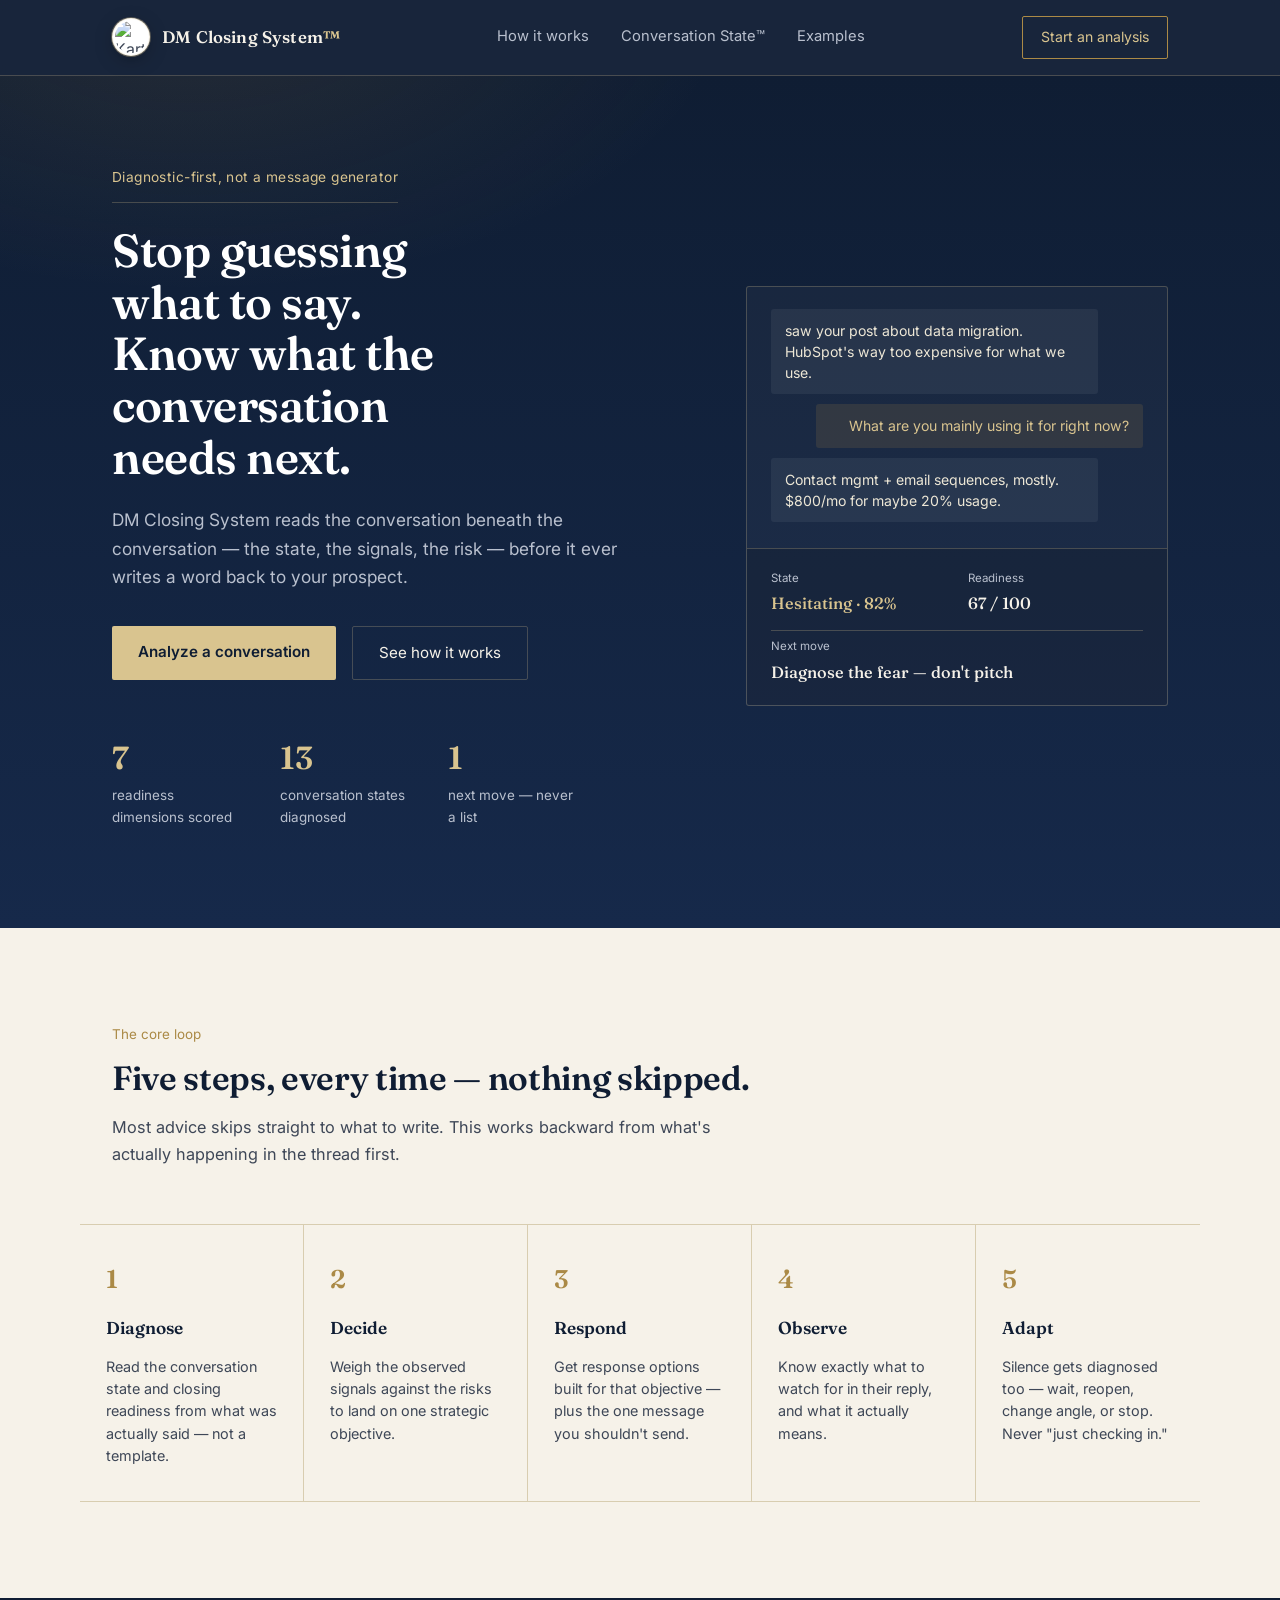
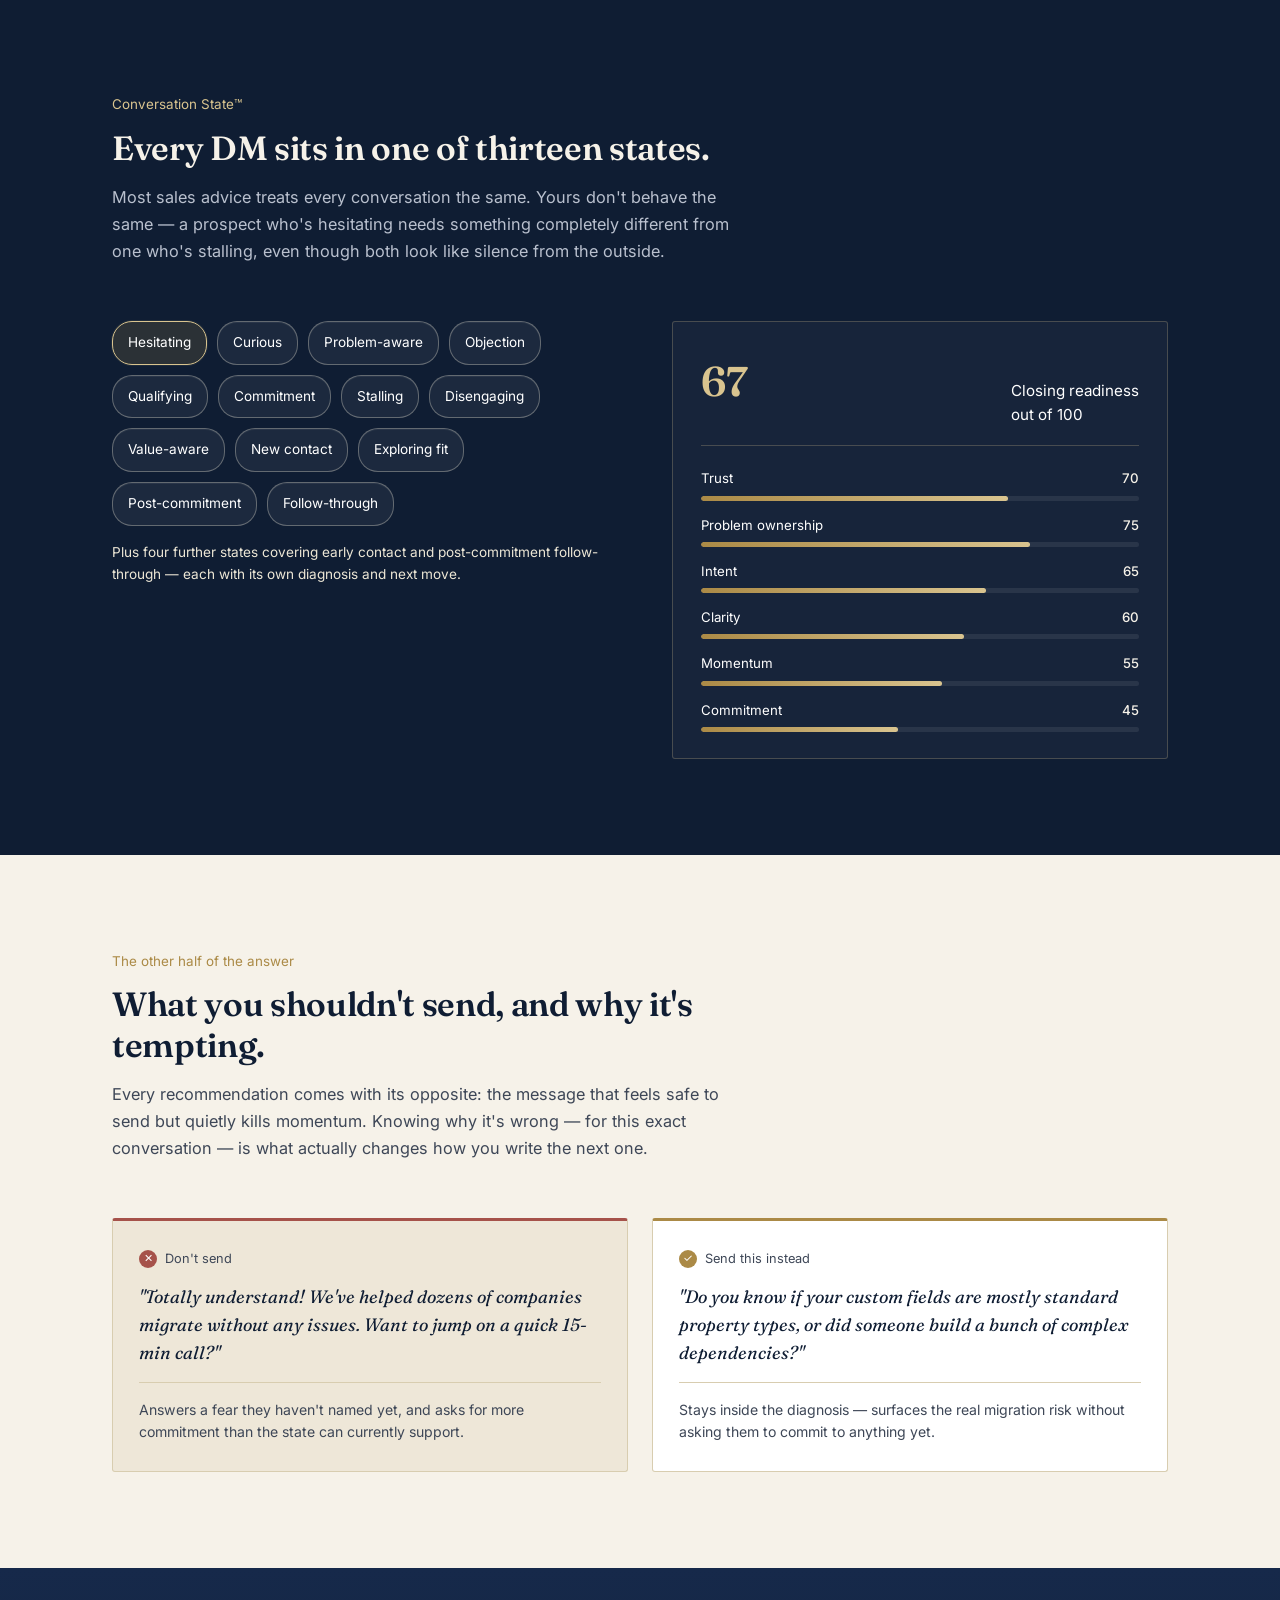
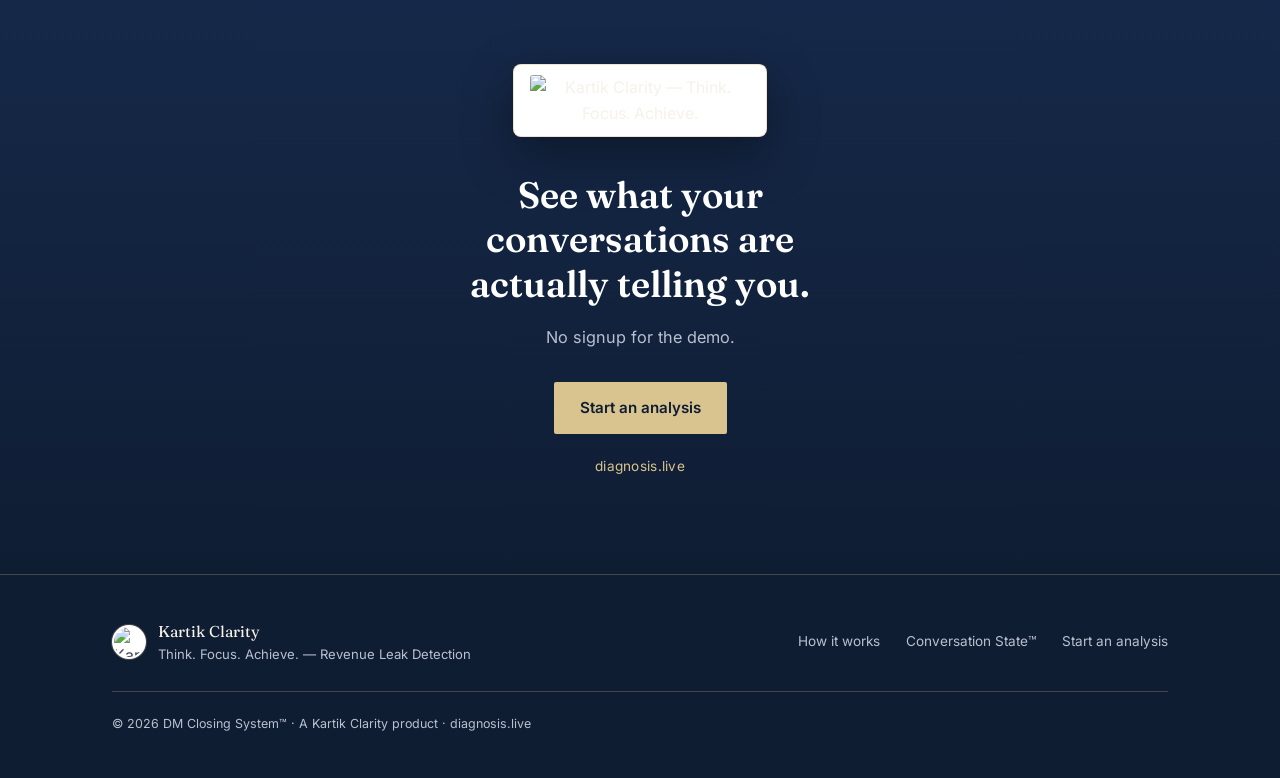
==== commit 38e0b863: "Add files via upload" ====
--- a/index.html
+++ b/index.html
@@ -88,7 +88,7 @@
     padding-bottom:14px;margin-bottom:22px;border-bottom:1px solid var(--line-dark);
     display:inline-block;
   }
-  .hero h1{font-size:2.9rem;line-height:1.12;letter-spacing:-0.01em;max-width:11.5ch;}
+  .hero h1{color:#FFFFFF;font-size:2.9rem;line-height:1.12;letter-spacing:-0.01em;max-width:11.5ch;}
   @media(max-width:640px){.hero h1{font-size:2.1rem;}}
   .hero p.lede{
     margin-top:22px;color:var(--cream-text-dim);font-size:1.08rem;max-width:46ch;line-height:1.65;
@@ -162,25 +162,34 @@
 
   /* ---------- states (dark) ---------- */
   .states-section{
-    background:var(--ink);color:var(--parchment);
+    background:var(--ink);color:#FFFFFF;
   }
   .states-layout{display:grid;grid-template-columns:1fr 1fr;gap:64px;align-items:start;}
   @media(max-width:900px){.states-layout{grid-template-columns:1fr;gap:48px;}}
   .state-pill-grid{display:flex;flex-wrap:wrap;gap:10px;}
   .state-pill{
-    border:1px solid var(--line-dark);padding:9px 15px;border-radius:20px;
-    font-size:0.85rem;color:var(--cream-text);
-  }
-  .state-pill.hot{border-color:var(--brass);color:var(--brass-light);}
-  .more-note{margin-top:16px;font-size:0.85rem;color:var(--cream-text-dim);}
+    border:1px solid rgba(237,231,214,.34);padding:10px 15px;border-radius:20px;
+    font-size:0.85rem;color:#FFFFFF;background:rgba(255,255,255,.055);
+    display:inline-flex;align-items:center;justify-content:center;min-height:40px;
+    box-shadow:inset 0 1px 0 rgba(255,255,255,.06);
+    transition:transform .18s ease,border-color .18s ease,background .18s ease,color .18s ease;
+  }
+  .state-pill:hover{transform:translateY(-1px);border-color:var(--brass-light);background:rgba(217,196,143,.10);color:#FFFFFF;}
+  .state-pill.hot{border-color:var(--brass-light);color:#FFFFFF;background:rgba(171,138,70,.18);box-shadow:0 0 0 1px rgba(217,196,143,.08);}
+  .more-note{margin-top:16px;font-size:0.85rem;color:#EDE7D6;line-height:1.6;}
+
+  /* high-contrast brand marks */
+  .brand img,.footer-brand img{background:#FFFFFF;object-fit:contain;padding:2px;opacity:1;filter:none;}
+  .brand img{box-shadow:0 0 0 1px rgba(217,196,143,.35),0 5px 18px rgba(0,0,0,.25);}
+  .footer-brand img{box-shadow:0 0 0 1px rgba(217,196,143,.25);}
 
   .readiness-panel{background:rgba(255,255,255,0.035);border:1px solid var(--line-dark);border-radius:3px;padding:26px 28px;}
   .readiness-top{display:flex;justify-content:space-between;align-items:baseline;margin-bottom:22px;padding-bottom:18px;border-bottom:1px solid var(--line-dark);}
   .readiness-top .big{font-family:'Fraunces',serif;font-size:2.6rem;color:var(--brass-light);font-weight:600;}
-  .readiness-top .of{font-size:0.95rem;color:var(--cream-text-dim);}
+  .readiness-top .of{font-size:0.95rem;color:#FFFFFF;}
   .bar-row{margin-bottom:14px;}
   .bar-row:last-child{margin-bottom:0;}
-  .bar-label{display:flex;justify-content:space-between;font-size:0.83rem;color:var(--cream-text-dim);margin-bottom:6px;}
+  .bar-label{display:flex;justify-content:space-between;font-size:0.83rem;color:#FFFFFF;margin-bottom:6px;}
   .bar-label b{color:var(--parchment);font-weight:500;}
   .bar-track{height:5px;background:rgba(255,255,255,0.08);border-radius:3px;overflow:hidden;}
   .bar-fill{height:100%;background:linear-gradient(90deg,var(--brass),var(--brass-light));border-radius:3px;}
@@ -203,8 +212,8 @@
     background:linear-gradient(180deg,var(--ink-2), var(--ink));
     color:var(--parchment);text-align:center;
   }
-  .final-cta .logo-band img{width:220px;margin:0 auto 36px;border-radius:6px;box-shadow:0 18px 50px rgba(0,0,0,0.35);}
-  .final-cta h2{font-size:2.3rem;max-width:16ch;margin:0 auto;line-height:1.2;}
+  .final-cta .logo-band{display:inline-flex;background:#FFFFFF;border:1px solid rgba(217,196,143,.45);padding:10px 16px;border-radius:8px;margin-bottom:36px;box-shadow:0 18px 50px rgba(0,0,0,.35);}.final-cta .logo-band img{width:220px;max-height:70px;object-fit:contain;border-radius:3px;}
+  .final-cta h2{color:#FFFFFF;font-size:2.3rem;max-width:16ch;margin:0 auto;line-height:1.2;}
   .final-cta p{margin-top:18px;color:var(--cream-text-dim);font-size:1.02rem;}
   .final-cta .cta-row{justify-content:center;margin-top:32px;}
   .final-cta .domain{margin-top:22px;font-size:0.85rem;color:var(--brass-light);letter-spacing:0.02em;}
@@ -233,7 +242,7 @@
       <a href="#states">Conversation State™</a>
       <a href="#compare">Examples</a>
     </nav>
-    <a class="nav-cta" href="#start">Start an analysis</a>
+    <a class="nav-cta" href="analyzer.html" target="_blank" rel="noopener">Start an analysis</a>
   </div>
 </header>
 
@@ -247,7 +256,7 @@
         <h1>Stop guessing what to say. Know what the conversation needs next.</h1>
         <p class="lede">DM Closing System reads the conversation beneath the conversation — the state, the signals, the risk — before it ever writes a word back to your prospect.</p>
         <div class="cta-row">
-          <a class="btn-primary" href="#start">Analyze a conversation</a>
+          <a class="btn-primary" href="analyzer.html" target="_blank" rel="noopener">Analyze a conversation</a>
           <a class="btn-ghost" href="#loop">See how it works</a>
         </div>
         <div class="stat-row">
@@ -333,6 +342,10 @@
             <span class="state-pill">Stalling</span>
             <span class="state-pill">Disengaging</span>
             <span class="state-pill">Value-aware</span>
+            <span class="state-pill">New contact</span>
+            <span class="state-pill">Exploring fit</span>
+            <span class="state-pill">Post-commitment</span>
+            <span class="state-pill">Follow-through</span>
           </div>
           <p class="more-note">Plus four further states covering early contact and post-commitment follow-through — each with its own diagnosis and next move.</p>
         </div>
@@ -406,7 +419,7 @@
       <h2>See what your conversations are actually telling you.</h2>
       <p>No signup for the demo.</p>
       <div class="cta-row">
-        <a class="btn-primary" href="#top">Start an analysis</a>
+        <a class="btn-primary" href="analyzer.html" target="_blank" rel="noopener">Start an analysis</a>
       </div>
       <div class="domain">diagnosis.live</div>
     </div>
@@ -427,7 +440,7 @@
       <div class="footer-links">
         <a href="#loop">How it works</a>
         <a href="#states">Conversation State™</a>
-        <a href="#start">Start an analysis</a>
+        <a href="analyzer.html" target="_blank" rel="noopener">Start an analysis</a>
       </div>
     </div>
     <div class="footer-copy">© 2026 DM Closing System™ · A Kartik Clarity product · diagnosis.live</div>
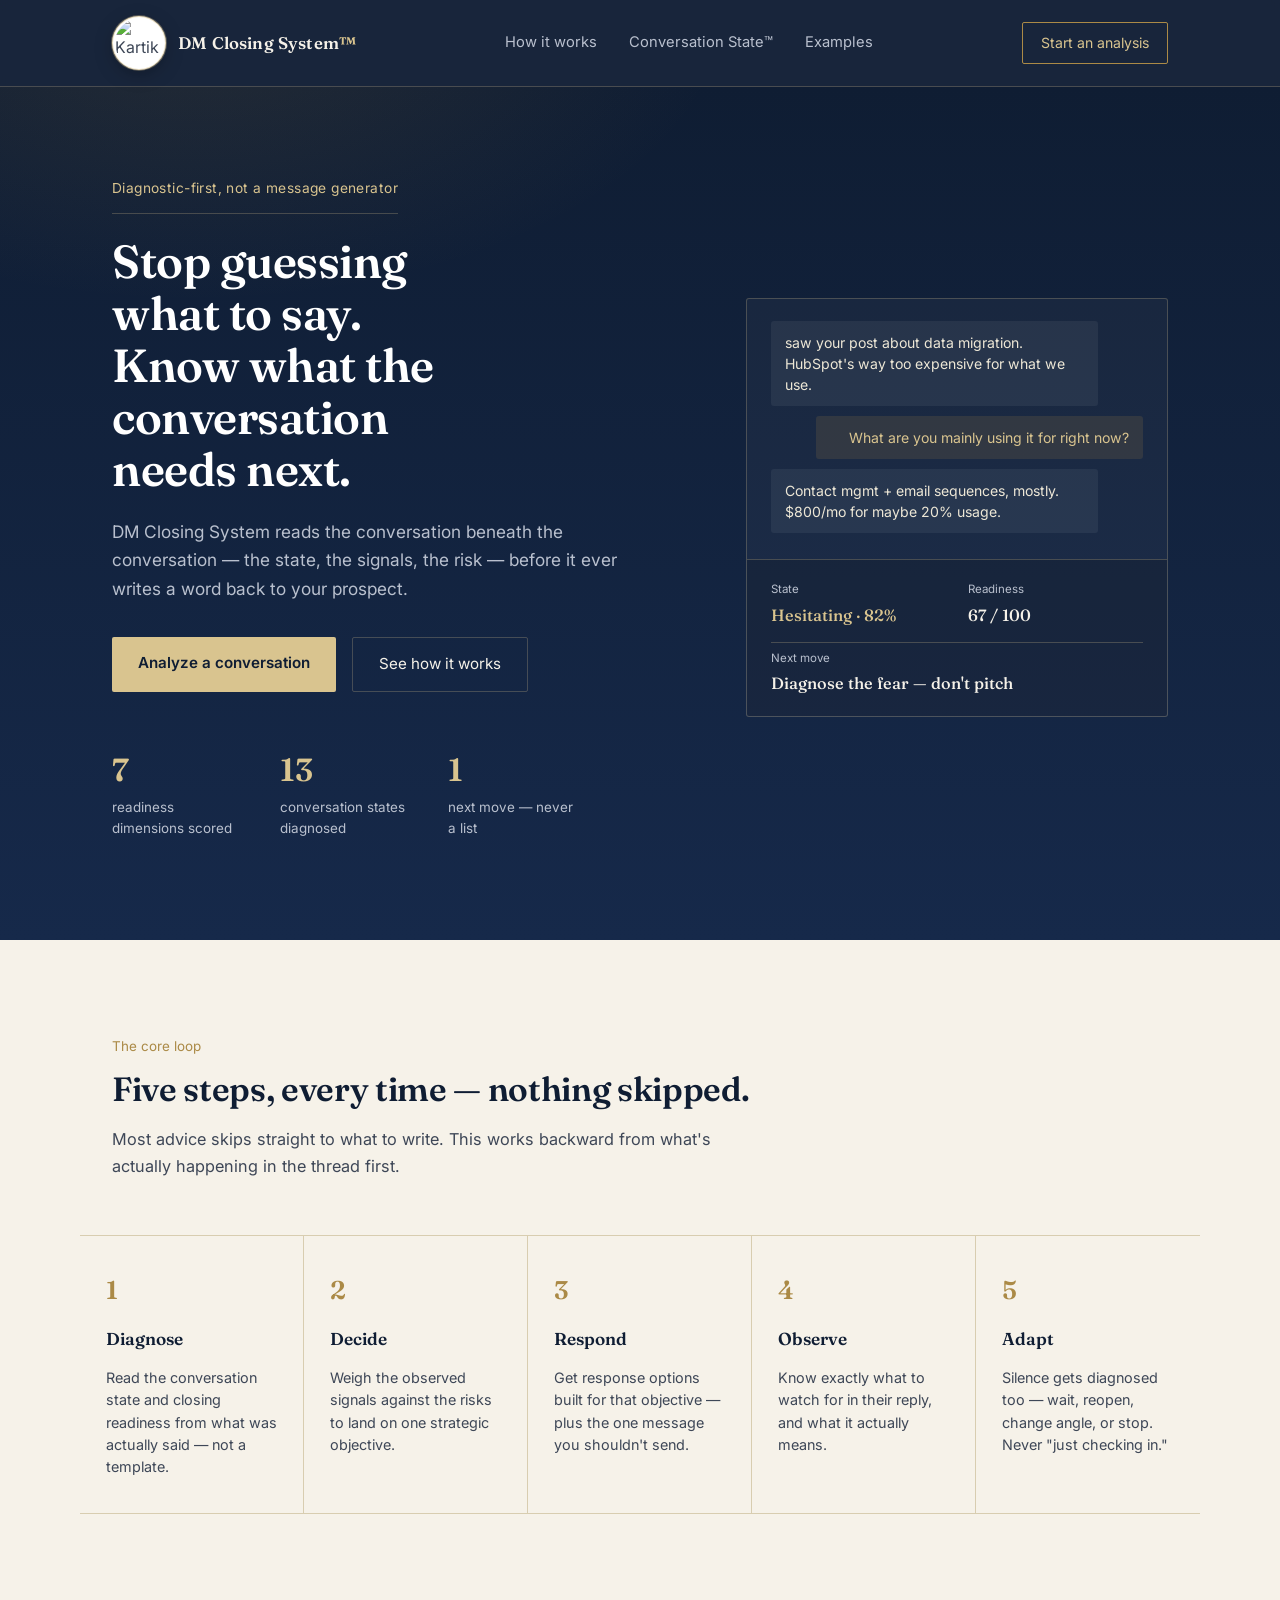
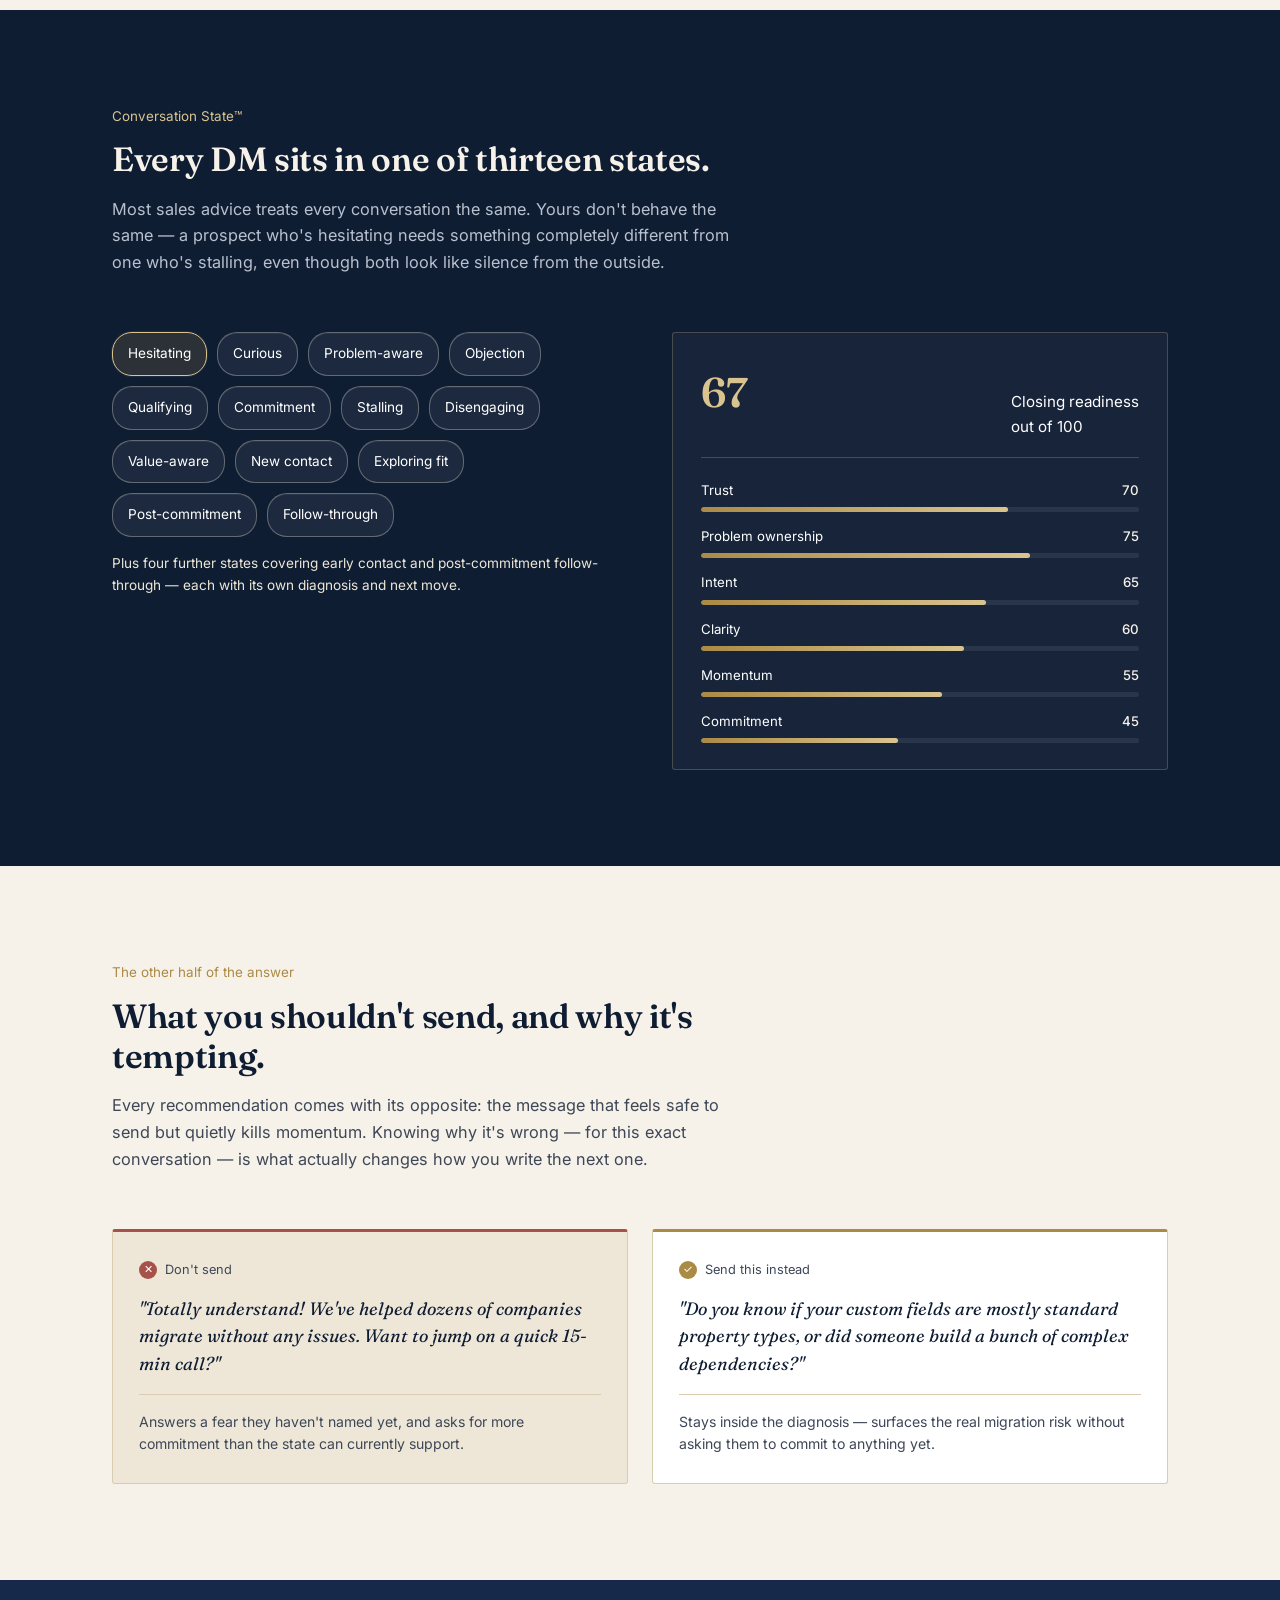
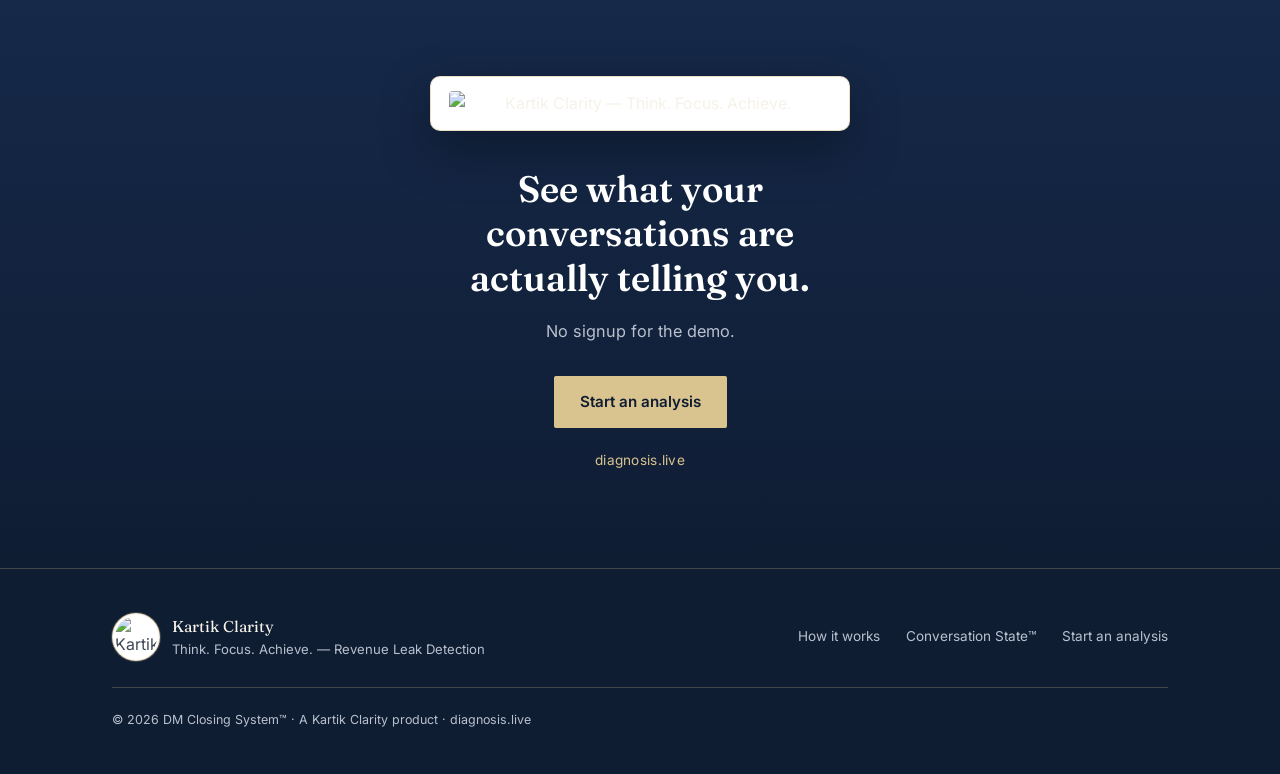
==== commit c856fcb8: "Add files via upload" ====
--- a/index.html
+++ b/index.html
@@ -59,7 +59,7 @@
     display:flex;align-items:center;justify-content:space-between;
   }
   .brand{display:flex;align-items:center;gap:12px;}
-  .brand img{width:38px;height:38px;border-radius:50%;object-fit:cover;border:1px solid var(--line-dark);}
+  .brand img{width:54px;height:54px;border-radius:50%;object-fit:cover;object-position:center;border:1px solid rgba(217,196,143,.55);background:#fff;padding:2px;box-shadow:0 0 0 2px rgba(217,196,143,.12),0 6px 20px rgba(0,0,0,.28);flex:none;}
   .brand span{font-family:'Fraunces',serif;font-weight:600;font-size:1.05rem;color:var(--parchment);letter-spacing:0.01em;}
   .brand span em{font-style:normal;color:var(--brass-light);}
   nav.links{display:flex;gap:32px;}
@@ -212,7 +212,7 @@
     background:linear-gradient(180deg,var(--ink-2), var(--ink));
     color:var(--parchment);text-align:center;
   }
-  .final-cta .logo-band{display:inline-flex;background:#FFFFFF;border:1px solid rgba(217,196,143,.45);padding:10px 16px;border-radius:8px;margin-bottom:36px;box-shadow:0 18px 50px rgba(0,0,0,.35);}.final-cta .logo-band img{width:220px;max-height:70px;object-fit:contain;border-radius:3px;}
+  .final-cta .logo-band{display:inline-flex;align-items:center;justify-content:center;width:min(100%,420px);background:#FFFFFF;border:1px solid rgba(217,196,143,.55);padding:14px 18px;border-radius:10px;margin-bottom:36px;box-shadow:0 18px 50px rgba(0,0,0,.35);}.final-cta .logo-band img{display:block;width:100%;height:auto;max-height:none;object-fit:contain;border-radius:4px;}
   .final-cta h2{color:#FFFFFF;font-size:2.3rem;max-width:16ch;margin:0 auto;line-height:1.2;}
   .final-cta p{margin-top:18px;color:var(--cream-text-dim);font-size:1.02rem;}
   .final-cta .cta-row{justify-content:center;margin-top:32px;}
@@ -222,11 +222,12 @@
   footer{background:var(--ink);border-top:1px solid var(--line-dark);padding:44px 0;}
   .footer-inner{display:flex;justify-content:space-between;align-items:center;flex-wrap:wrap;gap:20px;}
   .footer-brand{display:flex;align-items:center;gap:12px;}
-  .footer-brand img{width:34px;height:34px;border-radius:50%;object-fit:cover;}
+  .footer-brand img{width:48px;height:48px;border-radius:50%;object-fit:cover;object-position:center;background:#fff;padding:2px;border:1px solid rgba(217,196,143,.45);flex:none;}
   .footer-brand .tag{font-size:0.82rem;color:var(--cream-text-dim);}
   .footer-links{display:flex;gap:26px;font-size:0.85rem;color:var(--cream-text-dim);}
   .footer-links a:hover{color:var(--brass-light);}
   .footer-copy{margin-top:26px;padding-top:22px;border-top:1px solid var(--line-dark);font-size:0.78rem;color:var(--cream-text-dim);}
+@media(max-width:640px){.nav-inner{padding:12px 22px}.brand{gap:10px}.brand img{width:50px;height:50px}.brand span{font-size:.98rem}.logo-band{width:min(100%,340px);padding:10px 12px}.final-cta .logo-band{width:min(100%,340px);padding:12px}.footer-brand img{width:44px;height:44px}}
 </style>
 </head>
 <body>
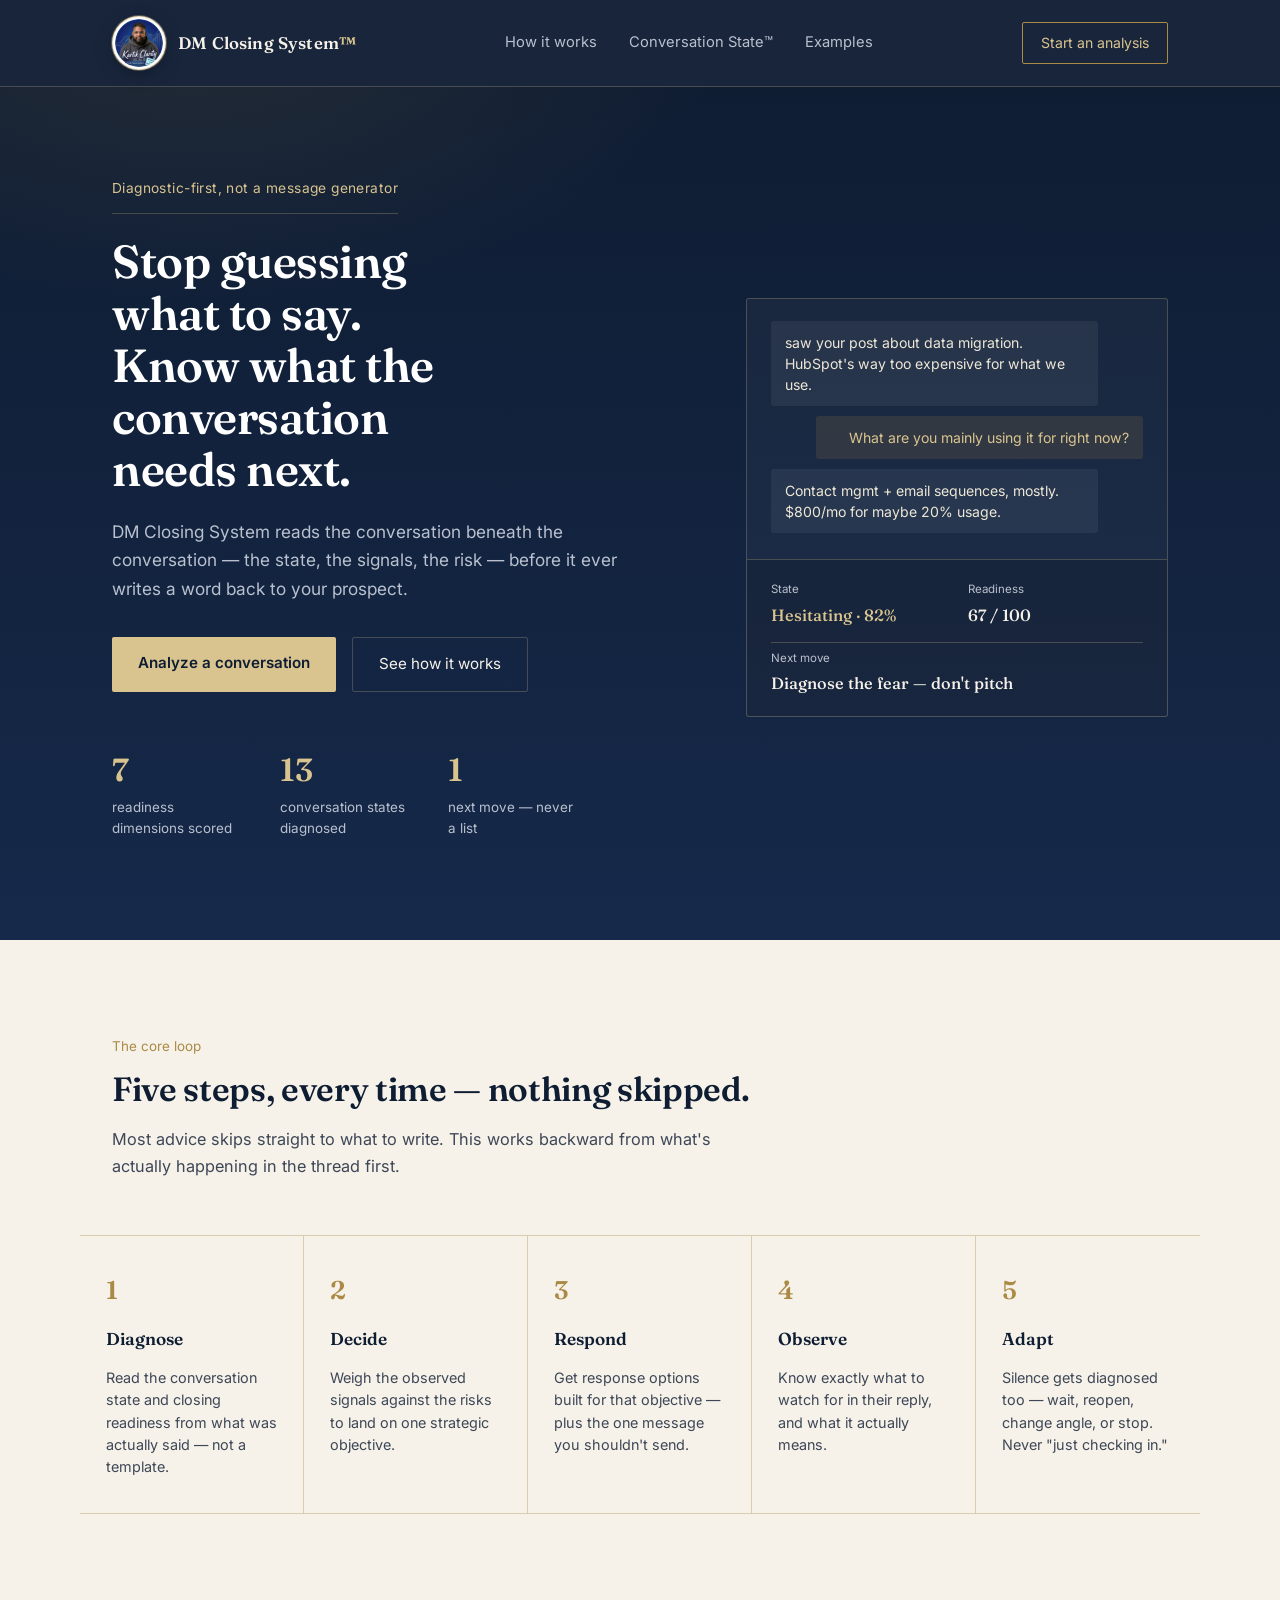
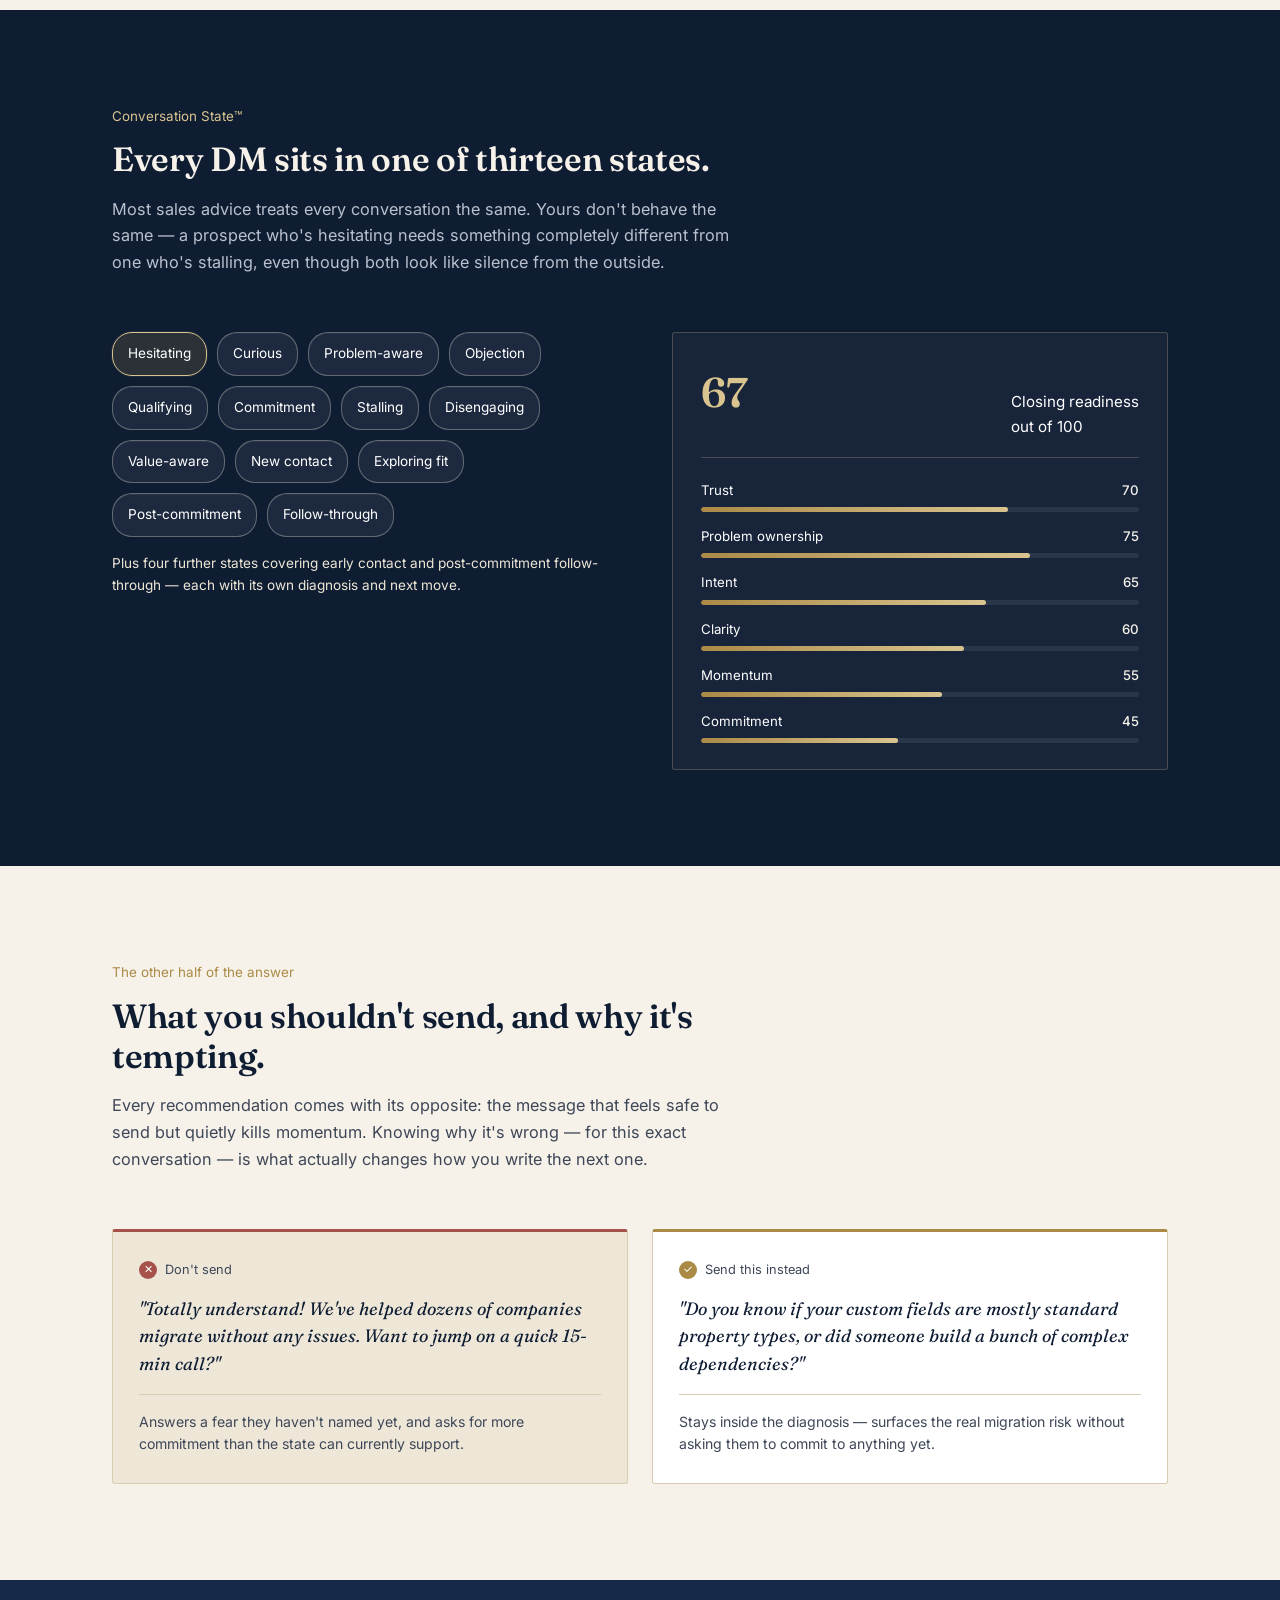
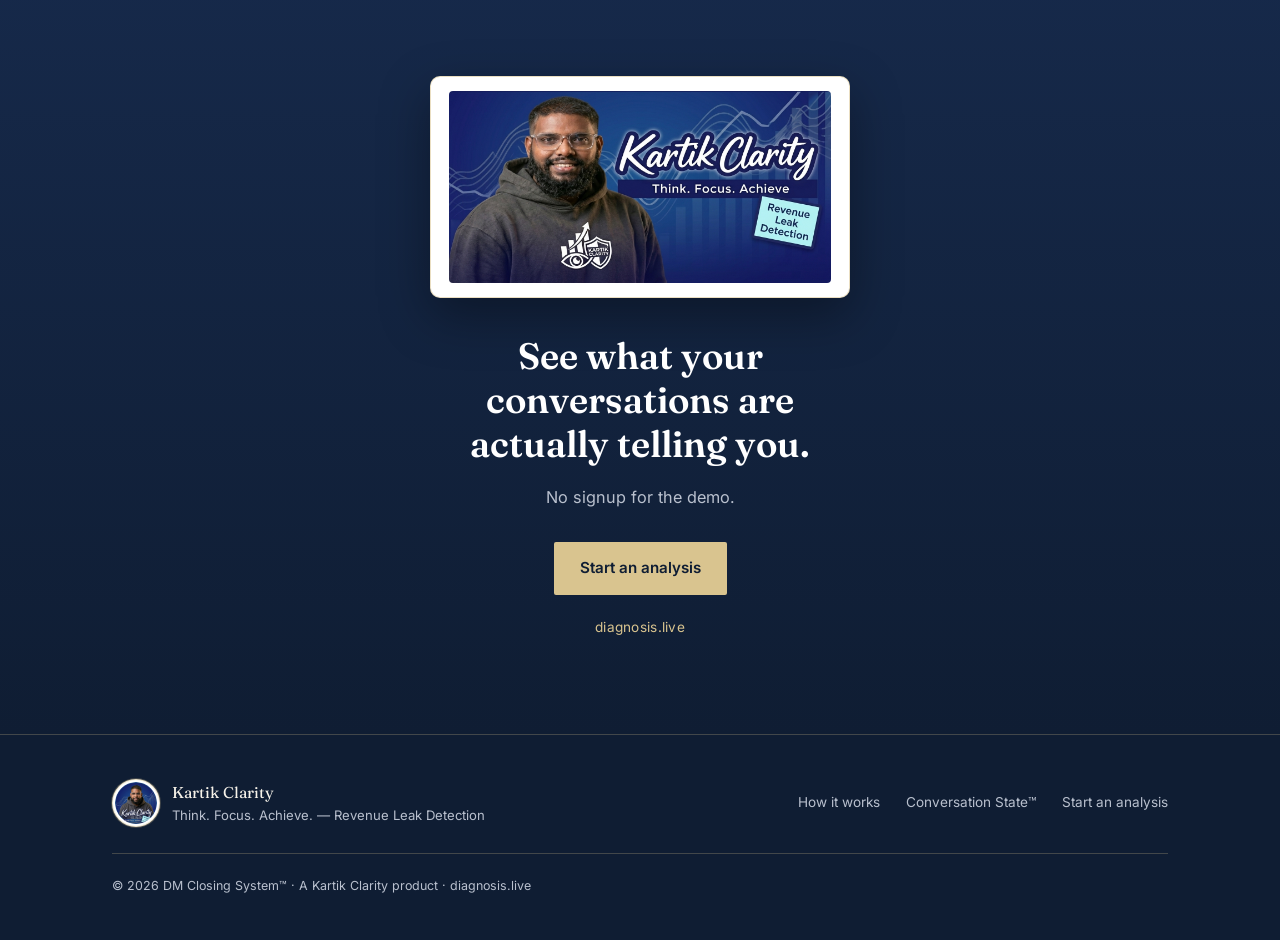
==== commit aedc5150: "Add files via upload" ====
--- a/index.html
+++ b/index.html
@@ -7,7 +7,7 @@
 <link rel="preconnect" href="https://fonts.googleapis.com">
 <link rel="preconnect" href="https://fonts.gstatic.com" crossorigin>
 <link href="https://fonts.googleapis.com/css2?family=Fraunces:opsz,wght@9..144,400;9..144,500;9..144,600;9..144,700&family=Inter:wght@400;500;600&display=swap" rel="stylesheet">
-<link rel="icon" href="assets/logo-circle.jpg">
+<link rel="icon" href="logo-circle.jpg">
 <style>
   :root{
     --ink:#0F1D33;
@@ -235,7 +235,7 @@
 <header class="site-nav">
   <div class="nav-inner">
     <a class="brand" href="#top">
-      <img src="assets/logo-circle.jpg" alt="Kartik Clarity">
+      <img src="logo-circle.jpg" onerror="this.onerror=null;this.src='assets/logo-circle.jpg';" alt="Kartik Clarity">
       <span>DM Closing System<em>™</em></span>
     </a>
     <nav class="links">
@@ -415,7 +415,7 @@
   <section id="start" class="final-cta">
     <div class="wrap">
       <div class="logo-band">
-        <img src="assets/logo-rectangle.jpg" alt="Kartik Clarity — Think. Focus. Achieve.">
+        <img src="logo-rectangle.jpg" onerror="this.onerror=null;this.src='assets/logo-rectangle.jpg';" alt="Kartik Clarity — Think. Focus. Achieve.">
       </div>
       <h2>See what your conversations are actually telling you.</h2>
       <p>No signup for the demo.</p>
@@ -432,7 +432,7 @@
   <div class="wrap">
     <div class="footer-inner">
       <div class="footer-brand">
-        <img src="assets/logo-circle.jpg" alt="Kartik Clarity">
+        <img src="logo-circle.jpg" onerror="this.onerror=null;this.src='assets/logo-circle.jpg';" alt="Kartik Clarity">
         <div>
           <div style="color:var(--parchment);font-family:'Fraunces',serif;font-size:0.98rem;">Kartik Clarity</div>
           <div class="tag">Think. Focus. Achieve. — Revenue Leak Detection</div>
